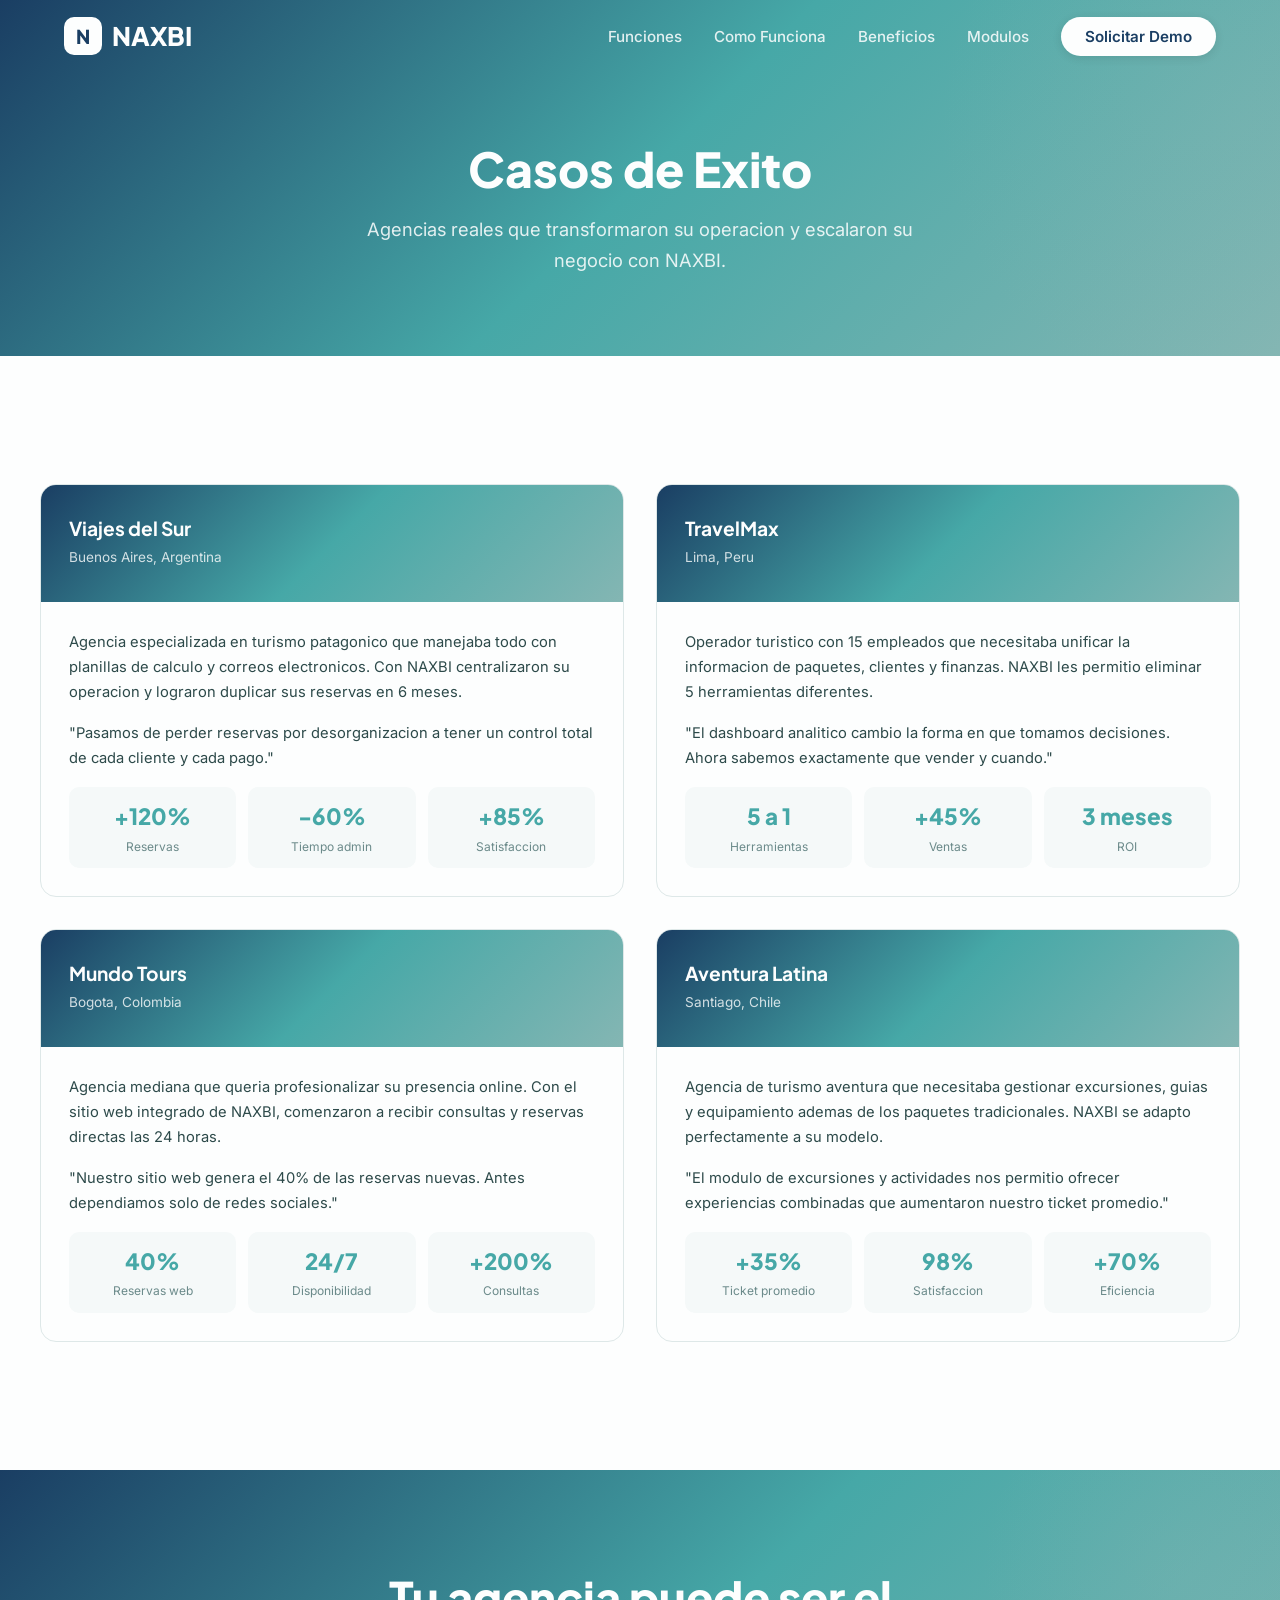
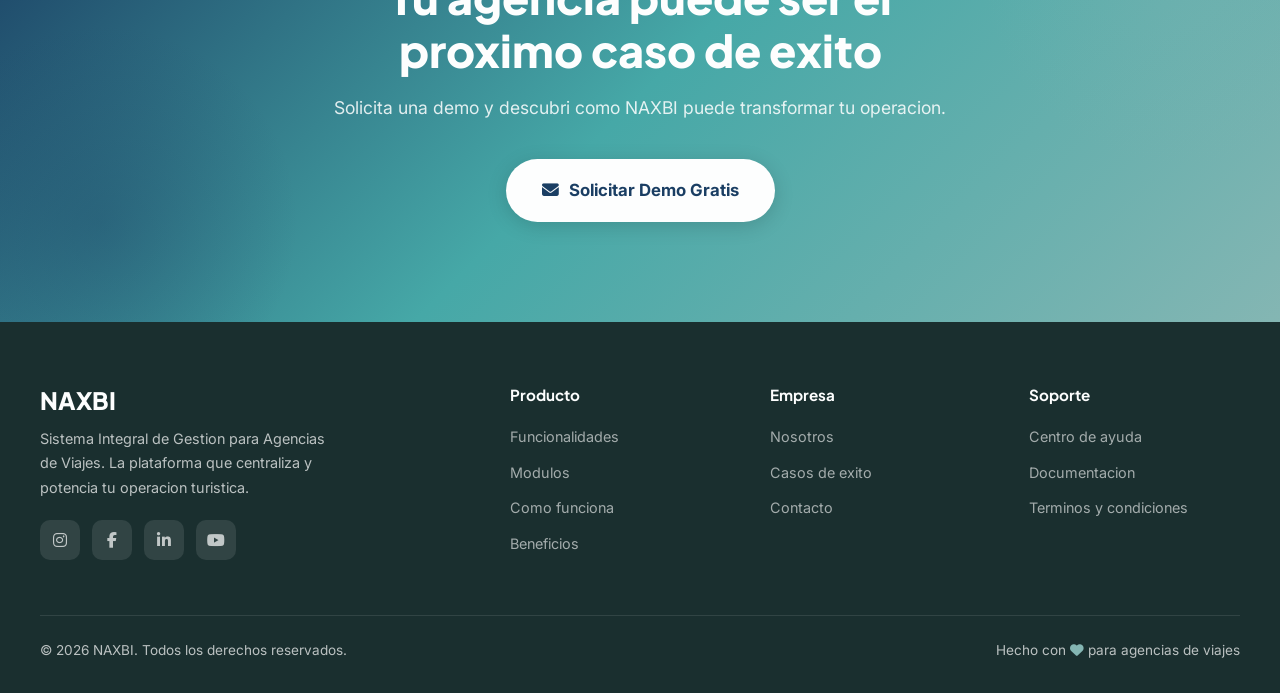
==== casos-de-exito.html @ f72a130c "Reestructurar landing NAXBI: separar HTML/CSS/JS, nueva paleta de colores y paginas internas - Separ" ====
<!DOCTYPE html>
<html lang="es">
<head>
    <meta charset="UTF-8">
    <meta name="viewport" content="width=device-width, initial-scale=1.0">
    <title>Casos de Exito - NAXBI</title>
    <meta name="description" content="Descubre como agencias de viajes transformaron su operacion con NAXBI. Resultados reales de clientes reales.">
    <link rel="preconnect" href="https://fonts.googleapis.com">
    <link rel="preconnect" href="https://fonts.gstatic.com" crossorigin>
    <link href="https://fonts.googleapis.com/css2?family=Inter:wght@300;400;500;600;700;800;900&family=Plus+Jakarta+Sans:wght@400;500;600;700;800&display=swap" rel="stylesheet">
    <link rel="stylesheet" href="https://cdnjs.cloudflare.com/ajax/libs/font-awesome/6.5.1/css/all.min.css">
    <link rel="stylesheet" href="css/styles.css">
</head>
<body>

    <!-- ========== NAVBAR ========== -->
    <nav class="navbar scrolled" id="navbar">
        <div class="nav-container">
            <a href="index.html" class="nav-logo">
                <div class="nav-logo-icon">N</div>
                NAXBI
            </a>
            <ul class="nav-links" id="navLinks">
                <li><a href="index.html#features">Funciones</a></li>
                <li><a href="index.html#how">Como Funciona</a></li>
                <li><a href="index.html#benefits">Beneficios</a></li>
                <li><a href="index.html#modules">Modulos</a></li>
                <li><a href="contacto.html" class="nav-cta">Solicitar Demo</a></li>
            </ul>
            <button class="mobile-toggle" id="mobileToggle" aria-label="Menu">
                <i class="fas fa-bars"></i>
            </button>
        </div>
    </nav>

    <!-- ========== PAGE HERO ========== -->
    <section class="page-hero">
        <h1>Casos de Exito</h1>
        <p>Agencias reales que transformaron su operacion y escalaron su negocio con NAXBI.</p>
    </section>

    <!-- ========== CONTENT ========== -->
    <section class="page-content">
        <div class="section-container">
            <div class="cases-grid reveal">
                <div class="case-card">
                    <div class="case-card-header">
                        <h3>Viajes del Sur</h3>
                        <span>Buenos Aires, Argentina</span>
                    </div>
                    <div class="case-card-body">
                        <p>Agencia especializada en turismo patagonico que manejaba todo con planillas de calculo y correos electronicos. Con NAXBI centralizaron su operacion y lograron duplicar sus reservas en 6 meses.</p>
                        <p>"Pasamos de perder reservas por desorganizacion a tener un control total de cada cliente y cada pago."</p>
                        <div class="case-stats">
                            <div class="case-stat">
                                <div class="case-stat-value">+120%</div>
                                <div class="case-stat-label">Reservas</div>
                            </div>
                            <div class="case-stat">
                                <div class="case-stat-value">-60%</div>
                                <div class="case-stat-label">Tiempo admin</div>
                            </div>
                            <div class="case-stat">
                                <div class="case-stat-value">+85%</div>
                                <div class="case-stat-label">Satisfaccion</div>
                            </div>
                        </div>
                    </div>
                </div>

                <div class="case-card">
                    <div class="case-card-header">
                        <h3>TravelMax</h3>
                        <span>Lima, Peru</span>
                    </div>
                    <div class="case-card-body">
                        <p>Operador turistico con 15 empleados que necesitaba unificar la informacion de paquetes, clientes y finanzas. NAXBI les permitio eliminar 5 herramientas diferentes.</p>
                        <p>"El dashboard analitico cambio la forma en que tomamos decisiones. Ahora sabemos exactamente que vender y cuando."</p>
                        <div class="case-stats">
                            <div class="case-stat">
                                <div class="case-stat-value">5 a 1</div>
                                <div class="case-stat-label">Herramientas</div>
                            </div>
                            <div class="case-stat">
                                <div class="case-stat-value">+45%</div>
                                <div class="case-stat-label">Ventas</div>
                            </div>
                            <div class="case-stat">
                                <div class="case-stat-value">3 meses</div>
                                <div class="case-stat-label">ROI</div>
                            </div>
                        </div>
                    </div>
                </div>

                <div class="case-card">
                    <div class="case-card-header">
                        <h3>Mundo Tours</h3>
                        <span>Bogota, Colombia</span>
                    </div>
                    <div class="case-card-body">
                        <p>Agencia mediana que queria profesionalizar su presencia online. Con el sitio web integrado de NAXBI, comenzaron a recibir consultas y reservas directas las 24 horas.</p>
                        <p>"Nuestro sitio web genera el 40% de las reservas nuevas. Antes dependiamos solo de redes sociales."</p>
                        <div class="case-stats">
                            <div class="case-stat">
                                <div class="case-stat-value">40%</div>
                                <div class="case-stat-label">Reservas web</div>
                            </div>
                            <div class="case-stat">
                                <div class="case-stat-value">24/7</div>
                                <div class="case-stat-label">Disponibilidad</div>
                            </div>
                            <div class="case-stat">
                                <div class="case-stat-value">+200%</div>
                                <div class="case-stat-label">Consultas</div>
                            </div>
                        </div>
                    </div>
                </div>

                <div class="case-card">
                    <div class="case-card-header">
                        <h3>Aventura Latina</h3>
                        <span>Santiago, Chile</span>
                    </div>
                    <div class="case-card-body">
                        <p>Agencia de turismo aventura que necesitaba gestionar excursiones, guias y equipamiento ademas de los paquetes tradicionales. NAXBI se adapto perfectamente a su modelo.</p>
                        <p>"El modulo de excursiones y actividades nos permitio ofrecer experiencias combinadas que aumentaron nuestro ticket promedio."</p>
                        <div class="case-stats">
                            <div class="case-stat">
                                <div class="case-stat-value">+35%</div>
                                <div class="case-stat-label">Ticket promedio</div>
                            </div>
                            <div class="case-stat">
                                <div class="case-stat-value">98%</div>
                                <div class="case-stat-label">Satisfaccion</div>
                            </div>
                            <div class="case-stat">
                                <div class="case-stat-value">+70%</div>
                                <div class="case-stat-label">Eficiencia</div>
                            </div>
                        </div>
                    </div>
                </div>
            </div>
        </div>
    </section>

    <!-- ========== CTA ========== -->
    <section class="cta-section">
        <div class="cta-content reveal">
            <h2>Tu agencia puede ser el proximo caso de exito</h2>
            <p>Solicita una demo y descubri como NAXBI puede transformar tu operacion.</p>
            <div class="cta-buttons">
                <a href="contacto.html" class="btn-cta-primary">
                    <i class="fas fa-envelope"></i>
                    Solicitar Demo Gratis
                </a>
            </div>
        </div>
    </section>

    <!-- ========== FOOTER ========== -->
    <footer class="footer">
        <div class="footer-container">
            <div class="footer-grid">
                <div class="footer-brand">
                    <h3>NAXBI</h3>
                    <p>Sistema Integral de Gestion para Agencias de Viajes. La plataforma que centraliza y potencia tu operacion turistica.</p>
                    <div class="footer-social">
                        <a href="#" aria-label="Instagram"><i class="fab fa-instagram"></i></a>
                        <a href="#" aria-label="Facebook"><i class="fab fa-facebook-f"></i></a>
                        <a href="#" aria-label="LinkedIn"><i class="fab fa-linkedin-in"></i></a>
                        <a href="#" aria-label="YouTube"><i class="fab fa-youtube"></i></a>
                    </div>
                </div>
                <div class="footer-col">
                    <h4>Producto</h4>
                    <ul>
                        <li><a href="index.html#features">Funcionalidades</a></li>
                        <li><a href="index.html#modules">Modulos</a></li>
                        <li><a href="index.html#how">Como funciona</a></li>
                        <li><a href="index.html#benefits">Beneficios</a></li>
                    </ul>
                </div>
                <div class="footer-col">
                    <h4>Empresa</h4>
                    <ul>
                        <li><a href="nosotros.html">Nosotros</a></li>
                        <li><a href="casos-de-exito.html">Casos de exito</a></li>
                        <li><a href="contacto.html">Contacto</a></li>
                    </ul>
                </div>
                <div class="footer-col">
                    <h4>Soporte</h4>
                    <ul>
                        <li><a href="centro-de-ayuda.html">Centro de ayuda</a></li>
                        <li><a href="documentacion.html">Documentacion</a></li>
                        <li><a href="terminos-y-condiciones.html">Terminos y condiciones</a></li>
                    </ul>
                </div>
            </div>
            <div class="footer-bottom">
                <span>&copy; 2026 NAXBI. Todos los derechos reservados.</span>
                <span>Hecho con <i class="fas fa-heart" style="color: var(--primary-light);"></i> para agencias de viajes</span>
            </div>
        </div>
    </footer>

    <script src="js/main.js"></script>
</body>
</html>
---- css/styles.css ----
/* ============ VARIABLES ============ */
:root {
    --primary: #46A8A7;
    --primary-dark: #1A3E63;
    --primary-light: #84B6B3;
    --primary-lighter: #BFE3E3;
    --white: #FDFEFE;
    --off-white: #F5F9F9;
    --gray-50: #EFF4F4;
    --gray-100: #DEE8E8;
    --gray-200: #C2D4D4;
    --gray-500: #6B8A8A;
    --gray-700: #2D4A4A;
    --gray-900: #1A2F2F;
    --gradient-main: linear-gradient(135deg, var(--primary-dark), var(--primary), var(--primary-light));
    --gradient-soft: linear-gradient(135deg, var(--primary-dark), var(--primary));
    --gradient-accent: linear-gradient(135deg, var(--primary), var(--primary-light));
    --shadow-sm: 0 1px 3px rgba(26, 62, 99, 0.08);
    --shadow-md: 0 4px 20px rgba(26, 62, 99, 0.1);
    --shadow-lg: 0 8px 40px rgba(26, 62, 99, 0.12);
    --shadow-xl: 0 16px 60px rgba(26, 62, 99, 0.15);
    --radius: 16px;
    --radius-sm: 10px;
    --radius-lg: 24px;
}

* { margin: 0; padding: 0; box-sizing: border-box; }

html {
    scroll-behavior: smooth;
    scroll-padding-top: 80px;
}

body {
    font-family: 'Inter', -apple-system, BlinkMacSystemFont, sans-serif;
    color: var(--gray-900);
    background: var(--white);
    line-height: 1.6;
    overflow-x: hidden;
}

h1, h2, h3, h4, h5, h6 {
    font-family: 'Plus Jakarta Sans', 'Inter', sans-serif;
    line-height: 1.2;
}

/* ============ NAVBAR ============ */
.navbar {
    position: fixed;
    top: 0;
    left: 0;
    right: 0;
    z-index: 1000;
    padding: 16px 0;
    transition: all 0.4s cubic-bezier(0.4, 0, 0.2, 1);
}

.navbar.scrolled {
    background: rgba(253, 254, 254, 0.92);
    backdrop-filter: blur(20px);
    -webkit-backdrop-filter: blur(20px);
    box-shadow: 0 1px 20px rgba(26, 62, 99, 0.08);
    padding: 10px 0;
}

.nav-container {
    max-width: 1200px;
    margin: 0 auto;
    padding: 0 24px;
    display: flex;
    align-items: center;
    justify-content: space-between;
}

.nav-logo {
    display: flex;
    align-items: center;
    gap: 10px;
    text-decoration: none;
    font-family: 'Plus Jakarta Sans', sans-serif;
    font-weight: 800;
    font-size: 1.6rem;
    color: var(--white);
    transition: color 0.3s;
}

.navbar.scrolled .nav-logo { color: var(--primary-dark); }

.nav-logo-icon {
    width: 38px;
    height: 38px;
    background: var(--white);
    border-radius: 10px;
    display: flex;
    align-items: center;
    justify-content: center;
    font-size: 1.2rem;
    color: var(--primary-dark);
    font-weight: 900;
}

.navbar.scrolled .nav-logo-icon {
    background: var(--gradient-main);
    color: var(--white);
}

.nav-links {
    display: flex;
    align-items: center;
    gap: 32px;
    list-style: none;
}

.nav-links a {
    text-decoration: none;
    color: rgba(255, 255, 255, 0.85);
    font-weight: 500;
    font-size: 0.95rem;
    transition: color 0.3s;
    position: relative;
}

.nav-links a::after {
    content: '';
    position: absolute;
    bottom: -4px;
    left: 0;
    width: 0;
    height: 2px;
    background: var(--primary-light);
    transition: width 0.3s;
}

.nav-links a:hover::after { width: 100%; }

.navbar.scrolled .nav-links a { color: var(--gray-700); }
.navbar.scrolled .nav-links a:hover { color: var(--primary); }

.nav-cta {
    padding: 10px 24px;
    background: var(--white) !important;
    color: var(--primary-dark) !important;
    border-radius: 50px;
    font-weight: 600 !important;
    font-size: 0.9rem;
    transition: all 0.3s !important;
    box-shadow: 0 2px 10px rgba(0,0,0,0.1);
}

.nav-cta:hover {
    transform: translateY(-2px);
    box-shadow: 0 4px 20px rgba(0,0,0,0.15);
}

.navbar.scrolled .nav-cta {
    background: var(--gradient-main) !important;
    color: var(--white) !important;
}

.nav-cta::after { display: none !important; }

.mobile-toggle {
    display: none;
    background: none;
    border: none;
    font-size: 1.5rem;
    color: var(--white);
    cursor: pointer;
}

.navbar.scrolled .mobile-toggle { color: var(--primary-dark); }

/* ============ HERO ============ */
.hero {
    min-height: 100vh;
    background: var(--gradient-main);
    display: flex;
    align-items: center;
    position: relative;
    overflow: hidden;
    padding: 120px 24px 80px;
}

.hero::before {
    content: '';
    position: absolute;
    top: -50%;
    right: -20%;
    width: 800px;
    height: 800px;
    background: radial-gradient(circle, rgba(132, 182, 179, 0.2) 0%, transparent 70%);
    border-radius: 50%;
    animation: float 8s ease-in-out infinite;
}

.hero::after {
    content: '';
    position: absolute;
    bottom: -30%;
    left: -10%;
    width: 600px;
    height: 600px;
    background: radial-gradient(circle, rgba(26, 62, 99, 0.3) 0%, transparent 70%);
    border-radius: 50%;
    animation: float 10s ease-in-out infinite reverse;
}

@keyframes float {
    0%, 100% { transform: translateY(0) scale(1); }
    50% { transform: translateY(-40px) scale(1.05); }
}

.hero-content {
    max-width: 1200px;
    margin: 0 auto;
    display: grid;
    grid-template-columns: 1fr 1fr;
    gap: 60px;
    align-items: center;
    position: relative;
    z-index: 2;
}

.hero-text { animation: fadeInUp 1s ease-out; }

.hero-badge {
    display: inline-flex;
    align-items: center;
    gap: 8px;
    padding: 8px 18px;
    background: rgba(255,255,255,0.15);
    backdrop-filter: blur(10px);
    border-radius: 50px;
    color: var(--white);
    font-size: 0.85rem;
    font-weight: 500;
    margin-bottom: 24px;
    border: 1px solid rgba(255,255,255,0.2);
}

.hero-badge i { color: var(--primary-lighter); }

.hero h1 {
    font-size: clamp(2.5rem, 5vw, 3.8rem);
    font-weight: 800;
    color: var(--white);
    margin-bottom: 20px;
    letter-spacing: -0.02em;
}

.hero h1 span {
    display: block;
    background: linear-gradient(90deg, var(--primary-lighter), #BFE3E3);
    -webkit-background-clip: text;
    -webkit-text-fill-color: transparent;
    background-clip: text;
}

.hero-description {
    font-size: 1.15rem;
    color: rgba(255,255,255,0.85);
    margin-bottom: 36px;
    max-width: 520px;
    line-height: 1.7;
}

.hero-buttons {
    display: flex;
    gap: 16px;
    flex-wrap: wrap;
}

.btn-primary {
    display: inline-flex;
    align-items: center;
    gap: 10px;
    padding: 16px 32px;
    background: var(--white);
    color: var(--primary-dark);
    border-radius: 50px;
    font-weight: 700;
    font-size: 1rem;
    text-decoration: none;
    transition: all 0.3s;
    box-shadow: 0 4px 20px rgba(0,0,0,0.15);
    border: none;
    cursor: pointer;
}

.btn-primary:hover {
    transform: translateY(-3px);
    box-shadow: 0 8px 30px rgba(0,0,0,0.2);
}

.btn-secondary {
    display: inline-flex;
    align-items: center;
    gap: 10px;
    padding: 16px 32px;
    background: transparent;
    color: var(--white);
    border: 2px solid rgba(255,255,255,0.4);
    border-radius: 50px;
    font-weight: 600;
    font-size: 1rem;
    text-decoration: none;
    transition: all 0.3s;
    cursor: pointer;
}

.btn-secondary:hover {
    background: rgba(255,255,255,0.1);
    border-color: var(--white);
    transform: translateY(-3px);
}

.hero-visual {
    display: flex;
    justify-content: center;
    animation: fadeInRight 1s ease-out 0.3s both;
}

.hero-mockup {
    width: 100%;
    max-width: 520px;
    background: rgba(255,255,255,0.1);
    backdrop-filter: blur(20px);
    border: 1px solid rgba(255,255,255,0.2);
    border-radius: var(--radius-lg);
    padding: 24px;
    box-shadow: 0 20px 60px rgba(0,0,0,0.2);
}

.mockup-header {
    display: flex;
    align-items: center;
    gap: 8px;
    margin-bottom: 20px;
    padding-bottom: 16px;
    border-bottom: 1px solid rgba(255,255,255,0.15);
}

.mockup-dot {
    width: 10px;
    height: 10px;
    border-radius: 50%;
    background: rgba(255,255,255,0.3);
}

.mockup-dot:nth-child(1) { background: #FF6B6B; }
.mockup-dot:nth-child(2) { background: #FFE66D; }
.mockup-dot:nth-child(3) { background: var(--primary-light); }

.mockup-stats {
    display: grid;
    grid-template-columns: 1fr 1fr;
    gap: 12px;
}

.mockup-stat {
    background: rgba(255,255,255,0.12);
    border-radius: var(--radius-sm);
    padding: 16px;
    text-align: center;
}

.mockup-stat-value {
    font-size: 1.8rem;
    font-weight: 800;
    color: var(--white);
}

.mockup-stat-label {
    font-size: 0.75rem;
    color: rgba(255,255,255,0.7);
    margin-top: 4px;
}

.mockup-chart {
    margin-top: 12px;
    background: rgba(255,255,255,0.08);
    border-radius: var(--radius-sm);
    padding: 16px;
    display: flex;
    align-items: flex-end;
    gap: 8px;
    height: 120px;
}

.chart-bar {
    flex: 1;
    background: var(--gradient-accent);
    border-radius: 6px 6px 0 0;
    opacity: 0.7;
    animation: growBar 1.5s ease-out forwards;
    transform-origin: bottom;
}

@keyframes growBar {
    from { transform: scaleY(0); }
    to { transform: scaleY(1); }
}

/* ============ STATS BAR ============ */
.stats-bar {
    background: var(--white);
    padding: 40px 24px;
    margin-top: -40px;
    position: relative;
    z-index: 10;
}

.stats-container {
    max-width: 1000px;
    margin: 0 auto;
    background: var(--white);
    border-radius: var(--radius-lg);
    box-shadow: var(--shadow-xl);
    padding: 32px 40px;
    display: grid;
    grid-template-columns: repeat(4, 1fr);
    gap: 32px;
}

.stat-item {
    text-align: center;
    position: relative;
}

.stat-item:not(:last-child)::after {
    content: '';
    position: absolute;
    right: -16px;
    top: 10%;
    height: 80%;
    width: 1px;
    background: var(--gray-100);
}

.stat-number {
    font-family: 'Plus Jakarta Sans', sans-serif;
    font-size: 2.2rem;
    font-weight: 800;
    background: var(--gradient-main);
    -webkit-background-clip: text;
    -webkit-text-fill-color: transparent;
    background-clip: text;
}

.stat-label {
    font-size: 0.85rem;
    color: var(--gray-500);
    margin-top: 4px;
}

/* ============ SECTIONS COMMON ============ */
.section {
    padding: 100px 24px;
}

.section-container {
    max-width: 1200px;
    margin: 0 auto;
}

.section-header {
    text-align: center;
    max-width: 650px;
    margin: 0 auto 64px;
}

.section-label {
    display: inline-flex;
    align-items: center;
    gap: 8px;
    padding: 6px 16px;
    background: rgba(70, 168, 167, 0.08);
    color: var(--primary);
    border-radius: 50px;
    font-size: 0.85rem;
    font-weight: 600;
    margin-bottom: 16px;
    text-transform: uppercase;
    letter-spacing: 0.05em;
}

.section-title {
    font-size: clamp(2rem, 3.5vw, 2.8rem);
    font-weight: 800;
    color: var(--gray-900);
    margin-bottom: 16px;
    letter-spacing: -0.02em;
}

.section-subtitle {
    font-size: 1.1rem;
    color: var(--gray-500);
    line-height: 1.7;
}

/* ============ FEATURES ============ */
.features-grid {
    display: grid;
    grid-template-columns: repeat(3, 1fr);
    gap: 24px;
}

.feature-card {
    background: var(--white);
    border: 1px solid var(--gray-100);
    border-radius: var(--radius);
    padding: 36px 28px;
    transition: all 0.4s cubic-bezier(0.4, 0, 0.2, 1);
    position: relative;
    overflow: hidden;
}

.feature-card::before {
    content: '';
    position: absolute;
    top: 0;
    left: 0;
    right: 0;
    height: 3px;
    background: var(--gradient-main);
    transform: scaleX(0);
    transition: transform 0.4s;
}

.feature-card:hover {
    transform: translateY(-6px);
    box-shadow: var(--shadow-lg);
    border-color: transparent;
}

.feature-card:hover::before { transform: scaleX(1); }

.feature-icon {
    width: 56px;
    height: 56px;
    border-radius: 14px;
    display: flex;
    align-items: center;
    justify-content: center;
    font-size: 1.4rem;
    margin-bottom: 20px;
    background: rgba(70, 168, 167, 0.08);
    color: var(--primary);
    transition: all 0.3s;
}

.feature-card:hover .feature-icon {
    background: var(--gradient-main);
    color: var(--white);
}

.feature-card h3 {
    font-size: 1.15rem;
    font-weight: 700;
    margin-bottom: 10px;
    color: var(--gray-900);
}

.feature-card p {
    font-size: 0.92rem;
    color: var(--gray-500);
    line-height: 1.6;
}

/* ============ HOW IT WORKS ============ */
.how-section { background: var(--off-white); }

.steps-grid {
    display: grid;
    grid-template-columns: repeat(3, 1fr);
    gap: 40px;
    position: relative;
}

.steps-grid::before {
    content: '';
    position: absolute;
    top: 50px;
    left: 15%;
    right: 15%;
    height: 2px;
    background: var(--gradient-main);
    opacity: 0.2;
}

.step-card {
    text-align: center;
    position: relative;
}

.step-number {
    width: 72px;
    height: 72px;
    border-radius: 50%;
    background: var(--gradient-main);
    color: var(--white);
    font-family: 'Plus Jakarta Sans', sans-serif;
    font-size: 1.5rem;
    font-weight: 800;
    display: flex;
    align-items: center;
    justify-content: center;
    margin: 0 auto 24px;
    position: relative;
    z-index: 2;
    box-shadow: 0 8px 25px rgba(70, 168, 167, 0.3);
}

.step-card h3 {
    font-size: 1.2rem;
    font-weight: 700;
    margin-bottom: 10px;
    color: var(--gray-900);
}

.step-card p {
    font-size: 0.92rem;
    color: var(--gray-500);
    line-height: 1.6;
    max-width: 280px;
    margin: 0 auto;
}

/* ============ BENEFITS ============ */
.benefits-layout {
    display: grid;
    grid-template-columns: 1fr 1fr;
    gap: 60px;
    align-items: center;
}

.benefits-image {
    background: var(--gradient-main);
    border-radius: var(--radius-lg);
    padding: 40px;
    position: relative;
    overflow: hidden;
    min-height: 450px;
    display: flex;
    align-items: center;
    justify-content: center;
}

.benefits-image::before {
    content: '';
    position: absolute;
    top: -50%;
    right: -50%;
    width: 400px;
    height: 400px;
    background: radial-gradient(circle, rgba(132, 182, 179, 0.3) 0%, transparent 70%);
    border-radius: 50%;
}

.benefits-dashboard {
    position: relative;
    z-index: 2;
    width: 100%;
}

.benefits-card-float {
    background: rgba(255,255,255,0.15);
    backdrop-filter: blur(10px);
    border: 1px solid rgba(255,255,255,0.2);
    border-radius: var(--radius);
    padding: 20px;
    margin-bottom: 16px;
    display: flex;
    align-items: center;
    gap: 16px;
    animation: slideInFloat 0.6s ease-out forwards;
    opacity: 0;
}

.benefits-card-float:nth-child(1) { animation-delay: 0.2s; }
.benefits-card-float:nth-child(2) { animation-delay: 0.4s; }
.benefits-card-float:nth-child(3) { animation-delay: 0.6s; }
.benefits-card-float:nth-child(4) { animation-delay: 0.8s; }

@keyframes slideInFloat {
    from { opacity: 0; transform: translateX(-20px); }
    to { opacity: 1; transform: translateX(0); }
}

.float-icon {
    width: 44px;
    height: 44px;
    min-width: 44px;
    background: rgba(255,255,255,0.2);
    border-radius: 10px;
    display: flex;
    align-items: center;
    justify-content: center;
    font-size: 1.1rem;
    color: var(--white);
}

.float-text {
    color: var(--white);
}

.float-text h4 {
    font-size: 0.95rem;
    font-weight: 600;
    margin-bottom: 2px;
}

.float-text p {
    font-size: 0.8rem;
    opacity: 0.75;
}

.benefits-list { list-style: none; }

.benefit-item {
    display: flex;
    gap: 16px;
    margin-bottom: 28px;
    align-items: flex-start;
}

.benefit-check {
    width: 28px;
    height: 28px;
    min-width: 28px;
    background: rgba(70, 168, 167, 0.1);
    color: var(--primary);
    border-radius: 50%;
    display: flex;
    align-items: center;
    justify-content: center;
    font-size: 0.8rem;
    margin-top: 2px;
}

.benefit-item h4 {
    font-size: 1.05rem;
    font-weight: 700;
    margin-bottom: 4px;
    color: var(--gray-900);
}

.benefit-item p {
    font-size: 0.9rem;
    color: var(--gray-500);
    line-height: 1.6;
}

/* ============ MODULES ============ */
.modules-section { background: var(--off-white); }

.modules-grid {
    display: grid;
    grid-template-columns: repeat(2, 1fr);
    gap: 24px;
}

.module-card {
    background: var(--white);
    border-radius: var(--radius);
    padding: 32px;
    display: flex;
    gap: 20px;
    align-items: flex-start;
    transition: all 0.3s;
    border: 1px solid var(--gray-100);
}

.module-card:hover {
    box-shadow: var(--shadow-md);
    transform: translateY(-4px);
    border-color: transparent;
}

.module-icon {
    width: 50px;
    height: 50px;
    min-width: 50px;
    border-radius: 12px;
    background: var(--gradient-main);
    color: var(--white);
    display: flex;
    align-items: center;
    justify-content: center;
    font-size: 1.2rem;
}

.module-card h3 {
    font-size: 1.1rem;
    font-weight: 700;
    margin-bottom: 6px;
    color: var(--gray-900);
}

.module-card p {
    font-size: 0.88rem;
    color: var(--gray-500);
    line-height: 1.6;
}

/* ============ TESTIMONIALS ============ */
.testimonials-grid {
    display: grid;
    grid-template-columns: repeat(3, 1fr);
    gap: 24px;
}

.testimonial-card {
    background: var(--white);
    border: 1px solid var(--gray-100);
    border-radius: var(--radius);
    padding: 32px;
    transition: all 0.3s;
}

.testimonial-card:hover {
    box-shadow: var(--shadow-md);
    transform: translateY(-4px);
}

.testimonial-stars {
    color: #F5A623;
    font-size: 0.9rem;
    margin-bottom: 16px;
    letter-spacing: 2px;
}

.testimonial-card blockquote {
    font-size: 0.95rem;
    color: var(--gray-700);
    line-height: 1.7;
    margin-bottom: 20px;
    font-style: italic;
}

.testimonial-author {
    display: flex;
    align-items: center;
    gap: 12px;
}

.testimonial-avatar {
    width: 44px;
    height: 44px;
    border-radius: 50%;
    background: var(--gradient-main);
    color: var(--white);
    display: flex;
    align-items: center;
    justify-content: center;
    font-weight: 700;
    font-size: 1rem;
}

.testimonial-name {
    font-weight: 600;
    font-size: 0.95rem;
    color: var(--gray-900);
}

.testimonial-role {
    font-size: 0.8rem;
    color: var(--gray-500);
}

/* ============ CTA ============ */
.cta-section {
    background: var(--gradient-main);
    padding: 100px 24px;
    text-align: center;
    position: relative;
    overflow: hidden;
}

.cta-section::before {
    content: '';
    position: absolute;
    top: -100px;
    right: -100px;
    width: 400px;
    height: 400px;
    background: radial-gradient(circle, rgba(132, 182, 179, 0.2) 0%, transparent 70%);
    border-radius: 50%;
}

.cta-section::after {
    content: '';
    position: absolute;
    bottom: -100px;
    left: -100px;
    width: 400px;
    height: 400px;
    background: radial-gradient(circle, rgba(26, 62, 99, 0.3) 0%, transparent 70%);
    border-radius: 50%;
}

.cta-content {
    max-width: 650px;
    margin: 0 auto;
    position: relative;
    z-index: 2;
}

.cta-section h2 {
    font-size: clamp(2rem, 4vw, 2.8rem);
    font-weight: 800;
    color: var(--white);
    margin-bottom: 16px;
}

.cta-section p {
    font-size: 1.1rem;
    color: rgba(255,255,255,0.85);
    margin-bottom: 36px;
    line-height: 1.7;
}

.cta-buttons {
    display: flex;
    gap: 16px;
    justify-content: center;
    flex-wrap: wrap;
}

.btn-cta-primary {
    display: inline-flex;
    align-items: center;
    gap: 10px;
    padding: 18px 36px;
    background: var(--white);
    color: var(--primary-dark);
    border-radius: 50px;
    font-weight: 700;
    font-size: 1.05rem;
    text-decoration: none;
    transition: all 0.3s;
    box-shadow: 0 4px 20px rgba(0,0,0,0.15);
    border: none;
    cursor: pointer;
}

.btn-cta-primary:hover {
    transform: translateY(-3px);
    box-shadow: 0 8px 30px rgba(0,0,0,0.2);
}

.btn-cta-secondary {
    display: inline-flex;
    align-items: center;
    gap: 10px;
    padding: 18px 36px;
    background: transparent;
    color: var(--white);
    border: 2px solid rgba(255,255,255,0.4);
    border-radius: 50px;
    font-weight: 600;
    font-size: 1.05rem;
    text-decoration: none;
    transition: all 0.3s;
    cursor: pointer;
}

.btn-cta-secondary:hover {
    background: rgba(255,255,255,0.1);
    border-color: var(--white);
}

/* ============ FOOTER ============ */
.footer {
    background: var(--gray-900);
    padding: 64px 24px 32px;
    color: rgba(255,255,255,0.7);
}

.footer-container {
    max-width: 1200px;
    margin: 0 auto;
}

.footer-grid {
    display: grid;
    grid-template-columns: 2fr 1fr 1fr 1fr;
    gap: 48px;
    margin-bottom: 48px;
}

.footer-brand h3 {
    font-family: 'Plus Jakarta Sans', sans-serif;
    font-size: 1.5rem;
    font-weight: 800;
    color: var(--white);
    margin-bottom: 12px;
}

.footer-brand p {
    font-size: 0.9rem;
    line-height: 1.7;
    max-width: 300px;
}

.footer-social {
    display: flex;
    gap: 12px;
    margin-top: 20px;
}

.footer-social a {
    width: 40px;
    height: 40px;
    border-radius: 10px;
    background: rgba(255,255,255,0.1);
    color: rgba(255,255,255,0.7);
    display: flex;
    align-items: center;
    justify-content: center;
    text-decoration: none;
    transition: all 0.3s;
}

.footer-social a:hover {
    background: var(--primary);
    color: var(--white);
}

.footer-col h4 {
    font-size: 0.95rem;
    font-weight: 700;
    color: var(--white);
    margin-bottom: 20px;
}

.footer-col ul {
    list-style: none;
}

.footer-col li {
    margin-bottom: 10px;
}

.footer-col a {
    color: rgba(255,255,255,0.6);
    text-decoration: none;
    font-size: 0.9rem;
    transition: color 0.3s;
}

.footer-col a:hover { color: var(--primary-light); }

.footer-bottom {
    border-top: 1px solid rgba(255,255,255,0.1);
    padding-top: 24px;
    display: flex;
    justify-content: space-between;
    align-items: center;
    font-size: 0.85rem;
}

.footer-bottom a {
    color: var(--primary-light);
    text-decoration: none;
}

/* ============ ANIMATIONS ============ */
@keyframes fadeInUp {
    from { opacity: 0; transform: translateY(30px); }
    to { opacity: 1; transform: translateY(0); }
}

@keyframes fadeInRight {
    from { opacity: 0; transform: translateX(30px); }
    to { opacity: 1; transform: translateX(0); }
}

.reveal {
    opacity: 0;
    transform: translateY(30px);
    transition: all 0.8s cubic-bezier(0.4, 0, 0.2, 1);
}

.reveal.active {
    opacity: 1;
    transform: translateY(0);
}

/* ============ INNER PAGES COMMON ============ */
.page-hero {
    background: var(--gradient-main);
    padding: 140px 24px 80px;
    text-align: center;
    position: relative;
    overflow: hidden;
}

.page-hero::before {
    content: '';
    position: absolute;
    top: -50%;
    right: -20%;
    width: 600px;
    height: 600px;
    background: radial-gradient(circle, rgba(132, 182, 179, 0.2) 0%, transparent 70%);
    border-radius: 50%;
}

.page-hero h1 {
    font-size: clamp(2rem, 4vw, 3rem);
    font-weight: 800;
    color: var(--white);
    margin-bottom: 16px;
    position: relative;
    z-index: 2;
}

.page-hero p {
    font-size: 1.15rem;
    color: rgba(255,255,255,0.85);
    max-width: 600px;
    margin: 0 auto;
    line-height: 1.7;
    position: relative;
    z-index: 2;
}

.page-content {
    padding: 80px 24px;
}

.page-container {
    max-width: 900px;
    margin: 0 auto;
}

.page-container h2 {
    font-size: 1.6rem;
    font-weight: 700;
    color: var(--gray-900);
    margin: 40px 0 16px;
}

.page-container h2:first-child {
    margin-top: 0;
}

.page-container p {
    font-size: 1rem;
    color: var(--gray-700);
    line-height: 1.8;
    margin-bottom: 16px;
}

.page-container ul, .page-container ol {
    margin: 0 0 16px 24px;
    color: var(--gray-700);
    line-height: 1.8;
}

/* ============ ABOUT PAGE ============ */
.about-values {
    display: grid;
    grid-template-columns: repeat(3, 1fr);
    gap: 24px;
    margin: 48px 0;
}

.about-value-card {
    background: var(--white);
    border: 1px solid var(--gray-100);
    border-radius: var(--radius);
    padding: 32px 24px;
    text-align: center;
    transition: all 0.3s;
}

.about-value-card:hover {
    box-shadow: var(--shadow-md);
    transform: translateY(-4px);
}

.about-value-icon {
    width: 56px;
    height: 56px;
    border-radius: 14px;
    background: rgba(70, 168, 167, 0.08);
    color: var(--primary);
    display: flex;
    align-items: center;
    justify-content: center;
    font-size: 1.4rem;
    margin: 0 auto 16px;
}

.about-value-card h3 {
    font-size: 1.1rem;
    font-weight: 700;
    color: var(--gray-900);
    margin-bottom: 8px;
}

.about-value-card p {
    font-size: 0.9rem;
    color: var(--gray-500);
}

/* ============ CASES PAGE ============ */
.cases-grid {
    display: grid;
    grid-template-columns: repeat(2, 1fr);
    gap: 32px;
    margin: 48px 0;
}

.case-card {
    background: var(--white);
    border: 1px solid var(--gray-100);
    border-radius: var(--radius);
    overflow: hidden;
    transition: all 0.3s;
}

.case-card:hover {
    box-shadow: var(--shadow-lg);
    transform: translateY(-4px);
}

.case-card-header {
    background: var(--gradient-main);
    padding: 32px 28px;
    color: var(--white);
}

.case-card-header h3 {
    font-size: 1.2rem;
    font-weight: 700;
    margin-bottom: 4px;
}

.case-card-header span {
    font-size: 0.85rem;
    opacity: 0.8;
}

.case-card-body {
    padding: 28px;
}

.case-card-body p {
    font-size: 0.92rem;
    color: var(--gray-700);
    line-height: 1.7;
    margin-bottom: 16px;
}

.case-stats {
    display: grid;
    grid-template-columns: repeat(3, 1fr);
    gap: 12px;
    margin-top: 16px;
}

.case-stat {
    text-align: center;
    padding: 12px;
    background: var(--off-white);
    border-radius: var(--radius-sm);
}

.case-stat-value {
    font-family: 'Plus Jakarta Sans', sans-serif;
    font-size: 1.4rem;
    font-weight: 800;
    color: var(--primary);
}

.case-stat-label {
    font-size: 0.75rem;
    color: var(--gray-500);
    margin-top: 2px;
}

/* ============ CONTACT PAGE ============ */
.contact-layout {
    display: grid;
    grid-template-columns: 1fr 1fr;
    gap: 48px;
    margin: 48px 0;
}

.contact-info-card {
    display: flex;
    gap: 16px;
    align-items: flex-start;
    margin-bottom: 28px;
}

.contact-info-icon {
    width: 48px;
    height: 48px;
    min-width: 48px;
    border-radius: 12px;
    background: rgba(70, 168, 167, 0.08);
    color: var(--primary);
    display: flex;
    align-items: center;
    justify-content: center;
    font-size: 1.2rem;
}

.contact-info-card h4 {
    font-size: 1rem;
    font-weight: 700;
    color: var(--gray-900);
    margin-bottom: 4px;
}

.contact-info-card p {
    font-size: 0.9rem;
    color: var(--gray-500);
    margin-bottom: 0;
}

.contact-form {
    background: var(--white);
    border: 1px solid var(--gray-100);
    border-radius: var(--radius);
    padding: 36px;
}

.form-group {
    margin-bottom: 20px;
}

.form-group label {
    display: block;
    font-size: 0.9rem;
    font-weight: 600;
    color: var(--gray-900);
    margin-bottom: 6px;
}

.form-group input,
.form-group textarea,
.form-group select {
    width: 100%;
    padding: 12px 16px;
    border: 1px solid var(--gray-200);
    border-radius: var(--radius-sm);
    font-family: 'Inter', sans-serif;
    font-size: 0.95rem;
    color: var(--gray-900);
    transition: border-color 0.3s;
    background: var(--white);
}

.form-group input:focus,
.form-group textarea:focus,
.form-group select:focus {
    outline: none;
    border-color: var(--primary);
    box-shadow: 0 0 0 3px rgba(70, 168, 167, 0.1);
}

.form-group textarea {
    resize: vertical;
    min-height: 120px;
}

.btn-submit {
    display: inline-flex;
    align-items: center;
    gap: 10px;
    padding: 14px 32px;
    background: var(--gradient-main);
    color: var(--white);
    border: none;
    border-radius: 50px;
    font-weight: 700;
    font-size: 1rem;
    cursor: pointer;
    transition: all 0.3s;
    width: 100%;
    justify-content: center;
}

.btn-submit:hover {
    transform: translateY(-2px);
    box-shadow: 0 4px 20px rgba(70, 168, 167, 0.3);
}

/* ============ HELP CENTER PAGE ============ */
.help-search {
    max-width: 600px;
    margin: 0 auto 48px;
    position: relative;
}

.help-search input {
    width: 100%;
    padding: 16px 24px 16px 52px;
    border: 2px solid var(--gray-100);
    border-radius: 50px;
    font-size: 1rem;
    font-family: 'Inter', sans-serif;
    transition: border-color 0.3s;
}

.help-search input:focus {
    outline: none;
    border-color: var(--primary);
}

.help-search i {
    position: absolute;
    left: 20px;
    top: 50%;
    transform: translateY(-50%);
    color: var(--gray-500);
    font-size: 1.1rem;
}

.help-categories {
    display: grid;
    grid-template-columns: repeat(3, 1fr);
    gap: 24px;
    margin-bottom: 48px;
}

.help-category-card {
    background: var(--white);
    border: 1px solid var(--gray-100);
    border-radius: var(--radius);
    padding: 32px 24px;
    text-align: center;
    transition: all 0.3s;
    cursor: pointer;
}

.help-category-card:hover {
    box-shadow: var(--shadow-md);
    transform: translateY(-4px);
    border-color: var(--primary);
}

.help-category-icon {
    width: 56px;
    height: 56px;
    border-radius: 14px;
    background: rgba(70, 168, 167, 0.08);
    color: var(--primary);
    display: flex;
    align-items: center;
    justify-content: center;
    font-size: 1.4rem;
    margin: 0 auto 16px;
}

.help-category-card h3 {
    font-size: 1.05rem;
    font-weight: 700;
    color: var(--gray-900);
    margin-bottom: 8px;
}

.help-category-card p {
    font-size: 0.85rem;
    color: var(--gray-500);
}

.faq-section h2 {
    font-size: 1.6rem;
    font-weight: 700;
    color: var(--gray-900);
    margin-bottom: 24px;
    text-align: center;
}

.faq-item {
    background: var(--white);
    border: 1px solid var(--gray-100);
    border-radius: var(--radius-sm);
    margin-bottom: 12px;
    overflow: hidden;
}

.faq-question {
    width: 100%;
    padding: 20px 24px;
    background: none;
    border: none;
    font-family: 'Inter', sans-serif;
    font-size: 1rem;
    font-weight: 600;
    color: var(--gray-900);
    text-align: left;
    cursor: pointer;
    display: flex;
    justify-content: space-between;
    align-items: center;
    transition: color 0.3s;
}

.faq-question:hover {
    color: var(--primary);
}

.faq-question i {
    transition: transform 0.3s;
    color: var(--primary);
}

.faq-item.active .faq-question i {
    transform: rotate(180deg);
}

.faq-answer {
    max-height: 0;
    overflow: hidden;
    transition: max-height 0.3s ease;
}

.faq-answer p {
    padding: 0 24px 20px;
    font-size: 0.95rem;
    color: var(--gray-700);
    line-height: 1.7;
}

/* ============ DOCS PAGE ============ */
.docs-layout {
    display: grid;
    grid-template-columns: 250px 1fr;
    gap: 40px;
    margin: 48px 0;
}

.docs-sidebar {
    position: sticky;
    top: 100px;
    align-self: start;
}

.docs-sidebar h3 {
    font-size: 0.85rem;
    font-weight: 700;
    color: var(--gray-500);
    text-transform: uppercase;
    letter-spacing: 0.05em;
    margin-bottom: 16px;
}

.docs-sidebar ul {
    list-style: none;
    margin: 0;
    padding: 0;
}

.docs-sidebar li {
    margin-bottom: 4px;
}

.docs-sidebar a {
    display: block;
    padding: 8px 16px;
    color: var(--gray-700);
    text-decoration: none;
    font-size: 0.9rem;
    border-radius: var(--radius-sm);
    transition: all 0.2s;
}

.docs-sidebar a:hover,
.docs-sidebar a.active {
    background: rgba(70, 168, 167, 0.08);
    color: var(--primary);
    font-weight: 600;
}

.docs-content h2 {
    font-size: 1.5rem;
    margin: 32px 0 12px;
    padding-top: 16px;
    border-top: 1px solid var(--gray-100);
}

.docs-content h2:first-child {
    margin-top: 0;
    padding-top: 0;
    border-top: none;
}

.docs-content h3 {
    font-size: 1.15rem;
    margin: 24px 0 8px;
    color: var(--gray-900);
}

.docs-content p {
    margin-bottom: 12px;
}

.docs-content code {
    background: var(--off-white);
    padding: 2px 8px;
    border-radius: 4px;
    font-size: 0.88rem;
    color: var(--primary-dark);
}

.docs-content pre {
    background: var(--gray-900);
    color: var(--primary-lighter);
    padding: 20px 24px;
    border-radius: var(--radius-sm);
    overflow-x: auto;
    margin: 16px 0;
    font-size: 0.88rem;
    line-height: 1.6;
}

/* ============ RESPONSIVE ============ */
@media (max-width: 1024px) {
    .hero-content { grid-template-columns: 1fr; text-align: center; gap: 40px; }
    .hero-description { margin: 0 auto 36px; }
    .hero-buttons { justify-content: center; }
    .features-grid { grid-template-columns: repeat(2, 1fr); }
    .testimonials-grid { grid-template-columns: repeat(2, 1fr); }
    .benefits-layout { grid-template-columns: 1fr; gap: 40px; }
    .footer-grid { grid-template-columns: 1fr 1fr; gap: 32px; }
    .about-values { grid-template-columns: repeat(2, 1fr); }
    .cases-grid { grid-template-columns: 1fr; }
    .contact-layout { grid-template-columns: 1fr; }
    .help-categories { grid-template-columns: repeat(2, 1fr); }
    .docs-layout { grid-template-columns: 1fr; }
    .docs-sidebar { position: static; }
}

@media (max-width: 768px) {
    .nav-links { display: none; }
    .mobile-toggle { display: block; }

    .nav-links.active {
        display: flex;
        flex-direction: column;
        position: absolute;
        top: 100%;
        left: 0;
        right: 0;
        background: var(--white);
        padding: 24px;
        box-shadow: var(--shadow-lg);
        border-radius: 0 0 var(--radius) var(--radius);
    }

    .nav-links.active a { color: var(--gray-700) !important; }
    .nav-links.active .nav-cta { background: var(--gradient-main) !important; color: var(--white) !important; text-align: center; }

    .hero { padding: 100px 24px 60px; min-height: auto; }
    .hero-visual { display: none; }

    .stats-container {
        grid-template-columns: repeat(2, 1fr);
        gap: 20px;
        padding: 24px;
    }

    .stat-item:not(:last-child)::after { display: none; }

    .features-grid { grid-template-columns: 1fr; }
    .steps-grid { grid-template-columns: 1fr; gap: 32px; }
    .steps-grid::before { display: none; }
    .modules-grid { grid-template-columns: 1fr; }
    .testimonials-grid { grid-template-columns: 1fr; }
    .footer-grid { grid-template-columns: 1fr; gap: 24px; }
    .footer-bottom { flex-direction: column; gap: 12px; text-align: center; }
    .about-values { grid-template-columns: 1fr; }
    .help-categories { grid-template-columns: 1fr; }
    .case-stats { grid-template-columns: 1fr; }
}

@media (max-width: 480px) {
    .hero h1 { font-size: 2rem; }
    .hero-buttons { flex-direction: column; }
    .btn-primary, .btn-secondary { width: 100%; justify-content: center; }
    .section { padding: 60px 16px; }
    .cta-section { padding: 60px 16px; }
    .cta-buttons { flex-direction: column; }
    .btn-cta-primary, .btn-cta-secondary { width: 100%; justify-content: center; }
    .page-hero { padding: 120px 16px 60px; }
    .page-content { padding: 48px 16px; }
}
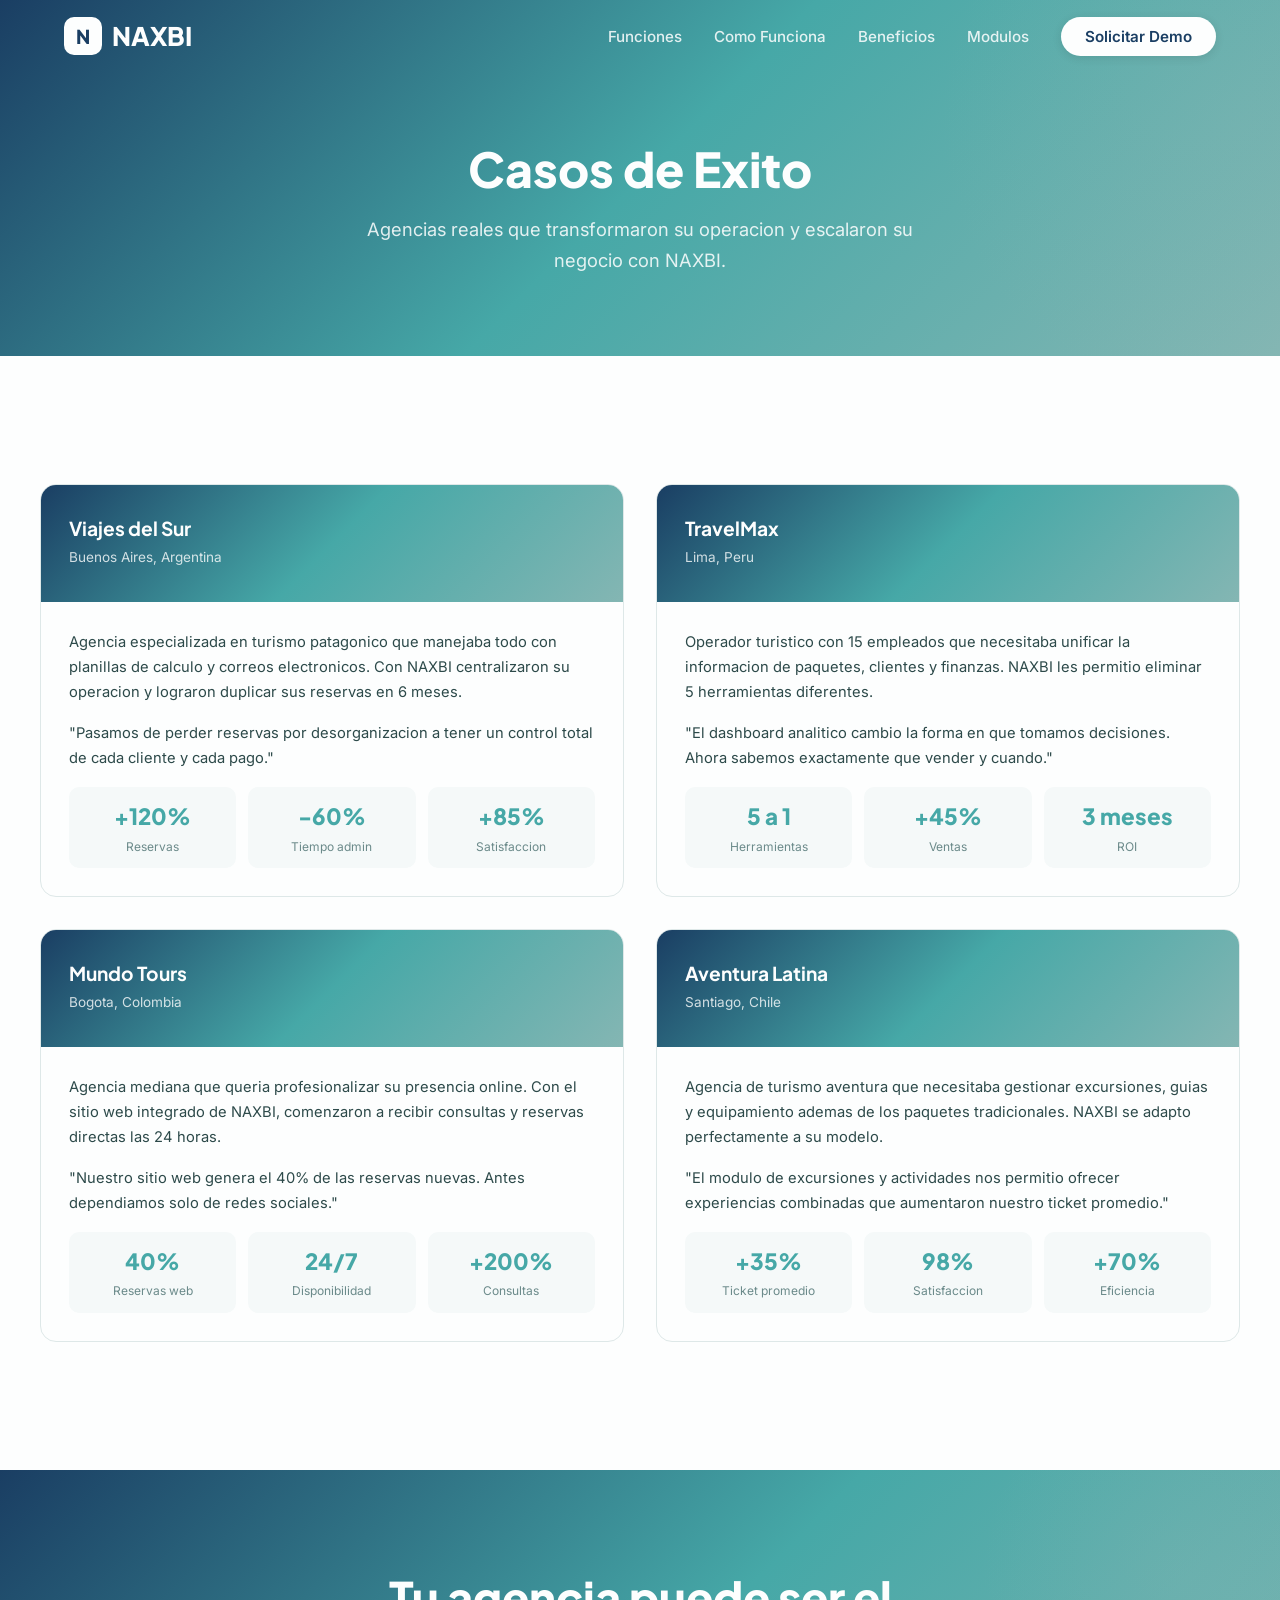
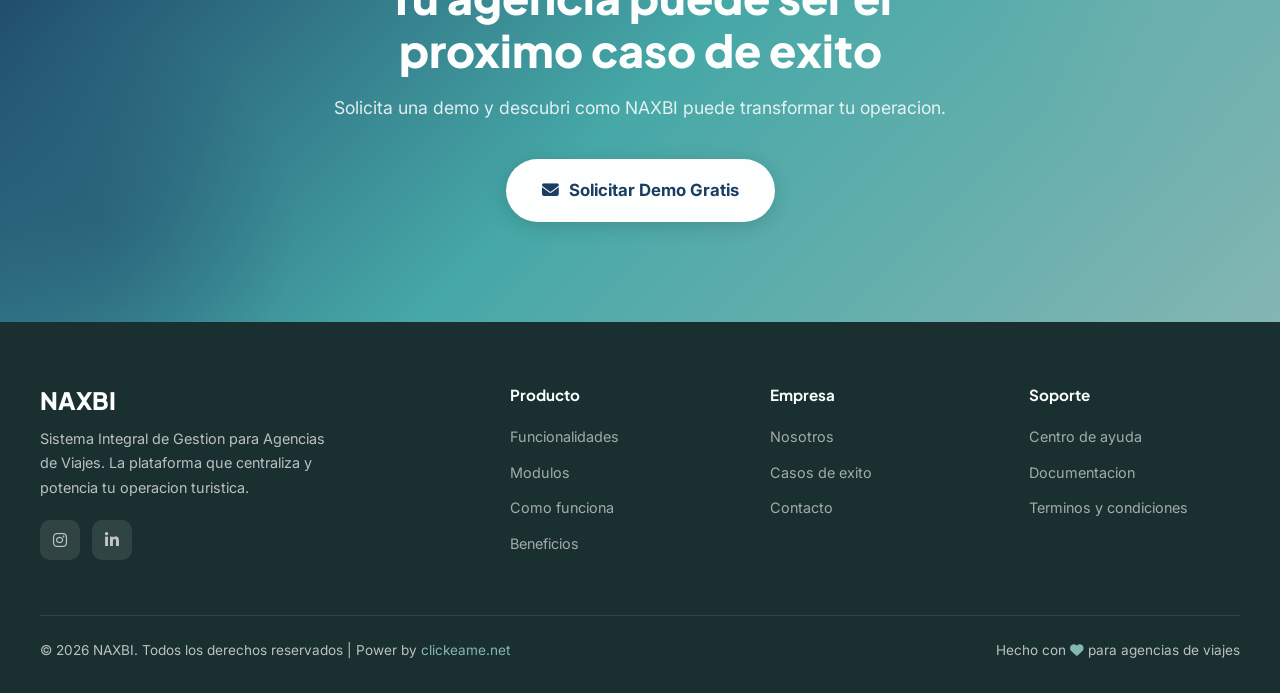
==== commit ed498825: "final del index" ====
--- a/casos-de-exito.html
+++ b/casos-de-exito.html
@@ -168,10 +168,8 @@
                     <h3>NAXBI</h3>
                     <p>Sistema Integral de Gestion para Agencias de Viajes. La plataforma que centraliza y potencia tu operacion turistica.</p>
                     <div class="footer-social">
-                        <a href="#" aria-label="Instagram"><i class="fab fa-instagram"></i></a>
-                        <a href="#" aria-label="Facebook"><i class="fab fa-facebook-f"></i></a>
-                        <a href="#" aria-label="LinkedIn"><i class="fab fa-linkedin-in"></i></a>
-                        <a href="#" aria-label="YouTube"><i class="fab fa-youtube"></i></a>
+                        <a href="https://www.instagram.com/naxbi.com.ar/" target="_blank" aria-label="Instagram"><i class="fab fa-instagram"></i></a>                 
+                        <a href="https://www.linkedin.com/company/naxbi-system/about/?viewAsMember=true" target="_blank" aria-label="LinkedIn"><i class="fab fa-linkedin-in"></i></a>                         
                     </div>
                 </div>
                 <div class="footer-col">
@@ -201,8 +199,17 @@
                 </div>
             </div>
             <div class="footer-bottom">
-                <span>&copy; 2026 NAXBI. Todos los derechos reservados.</span>
-                <span>Hecho con <i class="fas fa-heart" style="color: var(--primary-light);"></i> para agencias de viajes</span>
+                <span>
+                    &copy; 2026 NAXBI. Todos los derechos reservados | 
+                    Power by 
+                    <a href="https://clickeame.net" target="_blank" class="link-naxbi">clickeame.net</a>
+                </span>
+
+                <span>
+                    Hecho con 
+                    <i class="fas fa-heart" style="color: var(--primary-light);"></i> 
+                    para agencias de viajes
+                </span>
             </div>
         </div>
     </footer>
--- a/css/styles.css
+++ b/css/styles.css
@@ -1692,3 +1692,20 @@
     .page-hero { padding: 120px 16px 60px; }
     .page-content { padding: 48px 16px; }
 }
+/*mensaje del formulario*/
+#formMsg {
+  margin-top: 15px;
+  font-weight: 500;
+}
+
+.ok {
+  color: #46A8A7;
+}
+
+.error {
+  color: #ff4d4d;
+}
+.btn-submit:disabled {
+  opacity: 0.7;
+  cursor: not-allowed;
+}
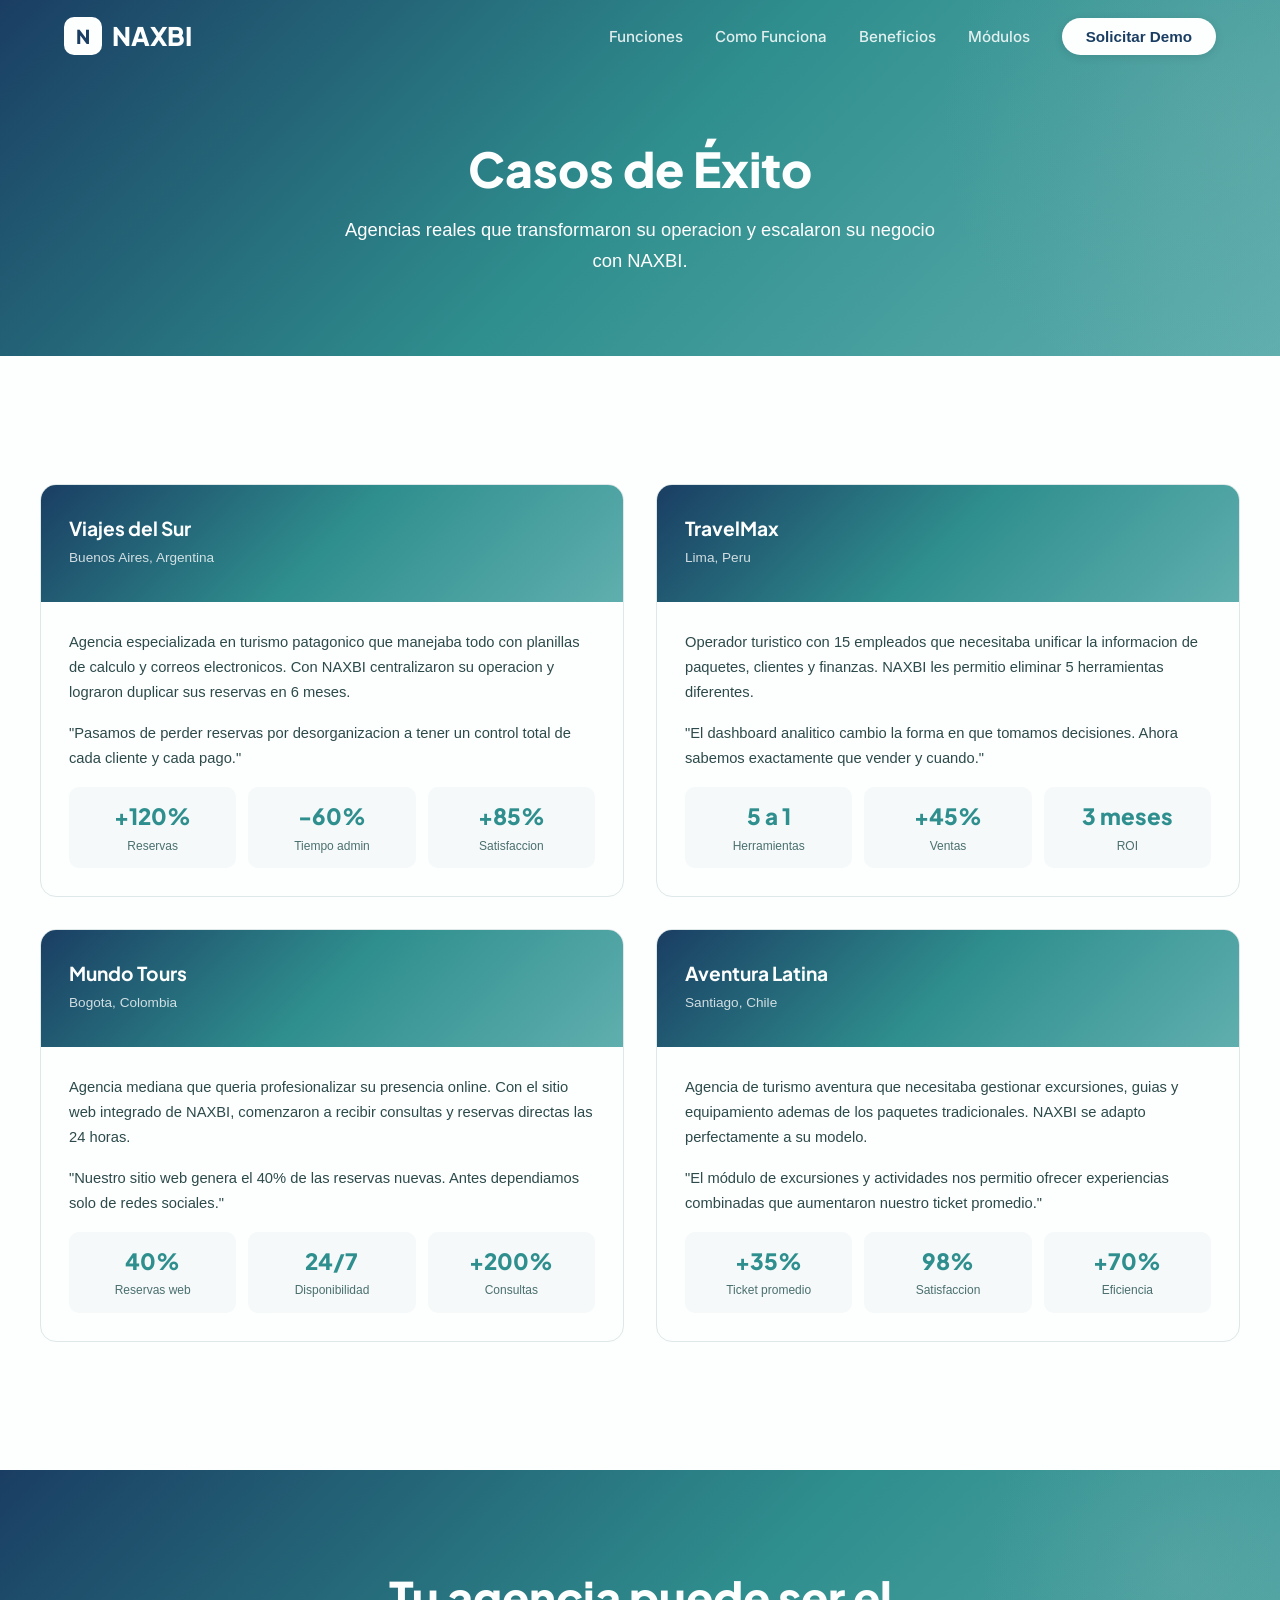
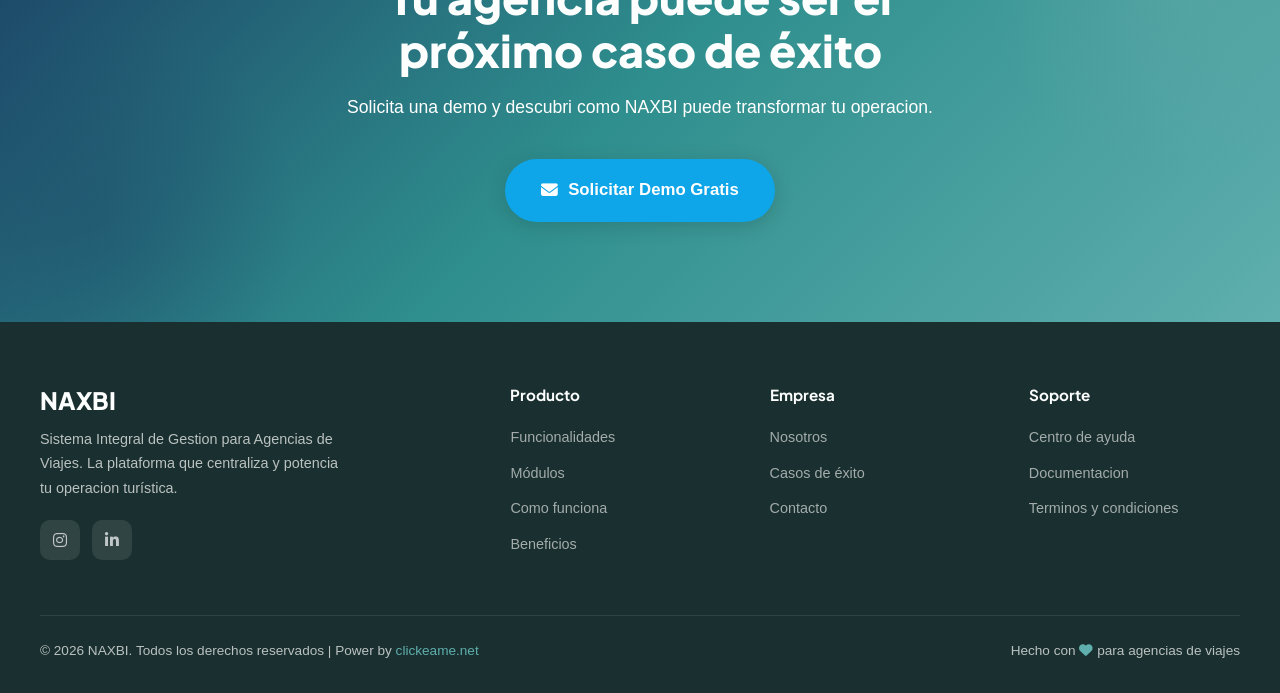
==== commit b4b5ec9f: "performance 99 y 86 mobile 1.0" ====
--- a/casos-de-exito.html
+++ b/casos-de-exito.html
@@ -3,7 +3,7 @@
 <head>
     <meta charset="UTF-8">
     <meta name="viewport" content="width=device-width, initial-scale=1.0">
-    <title>Casos de Exito - NAXBI</title>
+    <title>Casos de Éxito - NAXBI</title>
     <meta name="description" content="Descubre como agencias de viajes transformaron su operacion con NAXBI. Resultados reales de clientes reales.">
     <link rel="preconnect" href="https://fonts.googleapis.com">
     <link rel="preconnect" href="https://fonts.gstatic.com" crossorigin>
@@ -24,7 +24,7 @@
                 <li><a href="index.html#features">Funciones</a></li>
                 <li><a href="index.html#how">Como Funciona</a></li>
                 <li><a href="index.html#benefits">Beneficios</a></li>
-                <li><a href="index.html#modules">Modulos</a></li>
+                <li><a href="index.html#modules">Módulos</a></li>
                 <li><a href="contacto.html" class="nav-cta">Solicitar Demo</a></li>
             </ul>
             <button class="mobile-toggle" id="mobileToggle" aria-label="Menu">
@@ -35,7 +35,7 @@
 
     <!-- ========== PAGE HERO ========== -->
     <section class="page-hero">
-        <h1>Casos de Exito</h1>
+        <h1>Casos de Éxito</h1>
         <p>Agencias reales que transformaron su operacion y escalaron su negocio con NAXBI.</p>
     </section>
 
@@ -125,7 +125,7 @@
                     </div>
                     <div class="case-card-body">
                         <p>Agencia de turismo aventura que necesitaba gestionar excursiones, guias y equipamiento ademas de los paquetes tradicionales. NAXBI se adapto perfectamente a su modelo.</p>
-                        <p>"El modulo de excursiones y actividades nos permitio ofrecer experiencias combinadas que aumentaron nuestro ticket promedio."</p>
+                        <p>"El módulo de excursiones y actividades nos permitio ofrecer experiencias combinadas que aumentaron nuestro ticket promedio."</p>
                         <div class="case-stats">
                             <div class="case-stat">
                                 <div class="case-stat-value">+35%</div>
@@ -149,7 +149,7 @@
     <!-- ========== CTA ========== -->
     <section class="cta-section">
         <div class="cta-content reveal">
-            <h2>Tu agencia puede ser el proximo caso de exito</h2>
+            <h2>Tu agencia puede ser el próximo caso de éxito</h2>
             <p>Solicita una demo y descubri como NAXBI puede transformar tu operacion.</p>
             <div class="cta-buttons">
                 <a href="contacto.html" class="btn-cta-primary">
@@ -166,7 +166,7 @@
             <div class="footer-grid">
                 <div class="footer-brand">
                     <h3>NAXBI</h3>
-                    <p>Sistema Integral de Gestion para Agencias de Viajes. La plataforma que centraliza y potencia tu operacion turistica.</p>
+                    <p>Sistema Integral de Gestion para Agencias de Viajes. La plataforma que centraliza y potencia tu operacion turística.</p>
                     <div class="footer-social">
                         <a href="https://www.instagram.com/naxbi.com.ar/" target="_blank" aria-label="Instagram"><i class="fab fa-instagram"></i></a>                 
                         <a href="https://www.linkedin.com/company/naxbi-system/about/?viewAsMember=true" target="_blank" aria-label="LinkedIn"><i class="fab fa-linkedin-in"></i></a>                         
@@ -176,7 +176,7 @@
                     <h4>Producto</h4>
                     <ul>
                         <li><a href="index.html#features">Funcionalidades</a></li>
-                        <li><a href="index.html#modules">Modulos</a></li>
+                        <li><a href="index.html#modules">Módulos</a></li>
                         <li><a href="index.html#how">Como funciona</a></li>
                         <li><a href="index.html#benefits">Beneficios</a></li>
                     </ul>
@@ -185,7 +185,7 @@
                     <h4>Empresa</h4>
                     <ul>
                         <li><a href="nosotros.html">Nosotros</a></li>
-                        <li><a href="casos-de-exito.html">Casos de exito</a></li>
+                        <li><a href="casos-de-exito.html">Casos de éxito</a></li>
                         <li><a href="contacto.html">Contacto</a></li>
                     </ul>
                 </div>
--- a/css/styles.css
+++ b/css/styles.css
@@ -1,15 +1,15 @@
 /* ============ VARIABLES ============ */
 :root {
-    --primary: #46A8A7;
+    --primary: #2F8F8E;
     --primary-dark: #1A3E63;
-    --primary-light: #84B6B3;
+    --primary-light: #5FAFAE;
     --primary-lighter: #BFE3E3;
     --white: #FDFEFE;
     --off-white: #F5F9F9;
     --gray-50: #EFF4F4;
     --gray-100: #DEE8E8;
     --gray-200: #C2D4D4;
-    --gray-500: #6B8A8A;
+    --gray-500: #4B6F6F;
     --gray-700: #2D4A4A;
     --gray-900: #1A2F2F;
     --gradient-main: linear-gradient(135deg, var(--primary-dark), var(--primary), var(--primary-light));
@@ -38,6 +38,14 @@
     line-height: 1.6;
     overflow-x: hidden;
 }
+a {
+  text-decoration: underline;
+  text-underline-offset: 3px;
+}
+
+a:hover {
+  text-decoration: none;
+}
 
 h1, h2, h3, h4, h5, h6 {
     font-family: 'Plus Jakarta Sans', 'Inter', sans-serif;
@@ -53,6 +61,8 @@
     z-index: 1000;
     padding: 16px 0;
     transition: all 0.4s cubic-bezier(0.4, 0, 0.2, 1);
+    color: var(--gray-900);
+
 }
 
 .navbar.scrolled {
@@ -109,6 +119,8 @@
     align-items: center;
     gap: 32px;
     list-style: none;
+    color: var(--gray-900);
+
 }
 
 .nav-links a {
@@ -258,7 +270,7 @@
 
 .hero-description {
     font-size: 1.15rem;
-    color: rgba(255,255,255,0.85);
+    color: #ffffff;
     margin-bottom: 36px;
     max-width: 520px;
     line-height: 1.7;
@@ -915,7 +927,7 @@
 
 .cta-section p {
     font-size: 1.1rem;
-    color: rgba(255,255,255,0.85);
+    color: #ffffff;
     margin-bottom: 36px;
     line-height: 1.7;
 }
@@ -932,8 +944,8 @@
     align-items: center;
     gap: 10px;
     padding: 18px 36px;
-    background: var(--white);
-    color: var(--primary-dark);
+    background: var(--primary-dark);
+    color: #ffffff;
     border-radius: 50px;
     font-weight: 700;
     font-size: 1.05rem;
@@ -1118,7 +1130,7 @@
 
 .page-hero p {
     font-size: 1.15rem;
-    color: rgba(255,255,255,0.85);
+    color: #ffffff;
     max-width: 600px;
     margin: 0 auto;
     line-height: 1.7;
@@ -1709,3 +1721,67 @@
   opacity: 0.7;
   cursor: not-allowed;
 }
+a {
+  text-decoration: underline;
+}
+
+a:hover {
+  text-decoration: none;
+}
+.btn-cta-primary {
+  background: #0ea5e9;
+  color: #ffffff;
+}
+.sr-only {
+  position: absolute;
+  width: 1px;
+  height: 1px;
+  padding: 0;
+  margin: -1px;
+  overflow: hidden;
+  clip: rect(0, 0, 0, 0);
+  white-space: nowrap;
+  border: 0;
+}
+
+@font-face {
+  font-family: 'Inter';
+  src: url('/fonts/inter-regular.woff2') format('woff2');
+  font-weight: 400;
+  font-display: swap;
+}
+
+@font-face {
+  font-family: 'Inter';
+  src: url('/fonts/inter-600.woff2') format('woff2');
+  font-weight: 600;
+  font-display: swap;
+}
+
+@font-face {
+  font-family: 'Inter';
+  src: url('/fonts/inter-700.woff2') format('woff2');
+  font-weight: 700;
+  font-display: swap;
+}
+
+@font-face {
+  font-family: 'Inter';
+  src: url('/fonts/plus-jakarta-sans-cyrillic-ext-600-normal.woff') format('woff2');
+  font-weight: 600;
+  font-display: swap;
+}
+
+@font-face {
+  font-family: 'Inter';
+  src: url('/fonts/plus-jakarta-sans-cyrillic-ext-700-normal.woff') format('woff2');
+  font-weight: 700;
+  font-display: swap;
+
+.hero {
+  min-height: 100vh;
+  display: flex;
+  align-items: center;
+}
+
+}
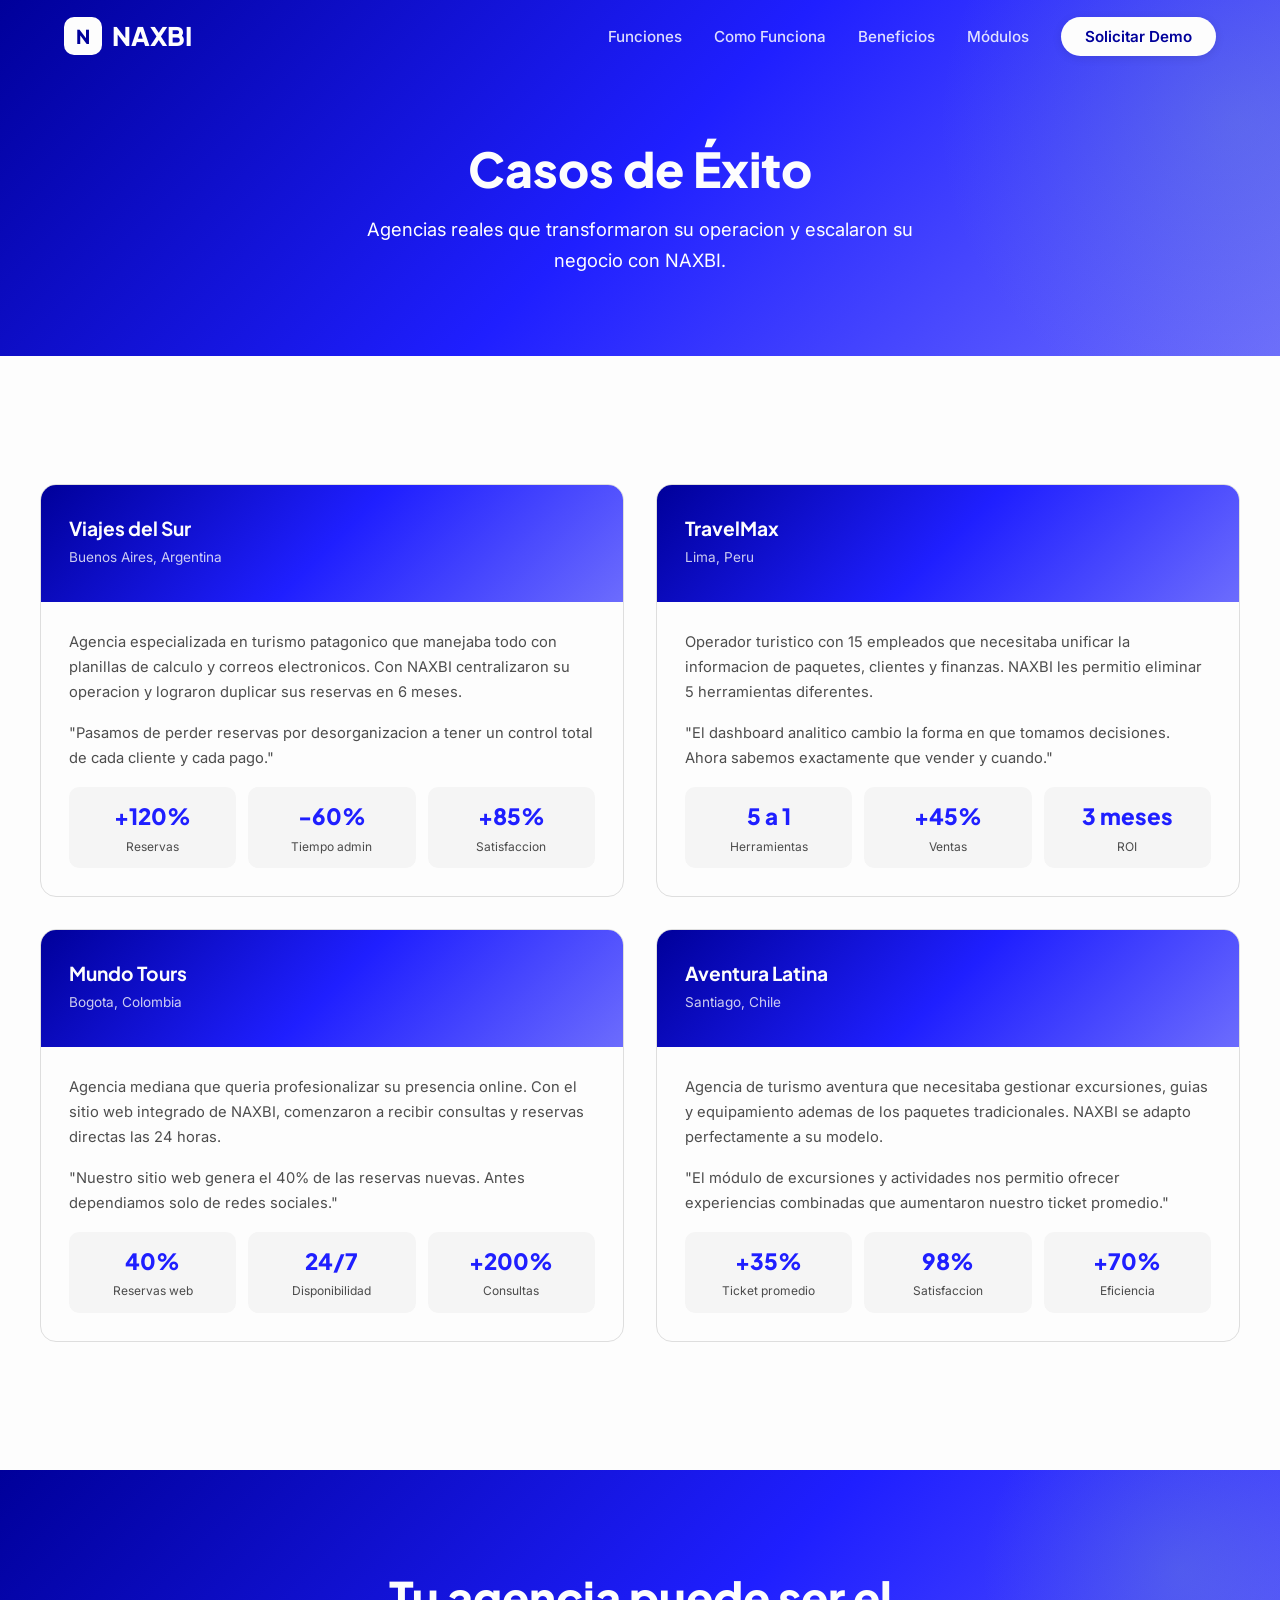
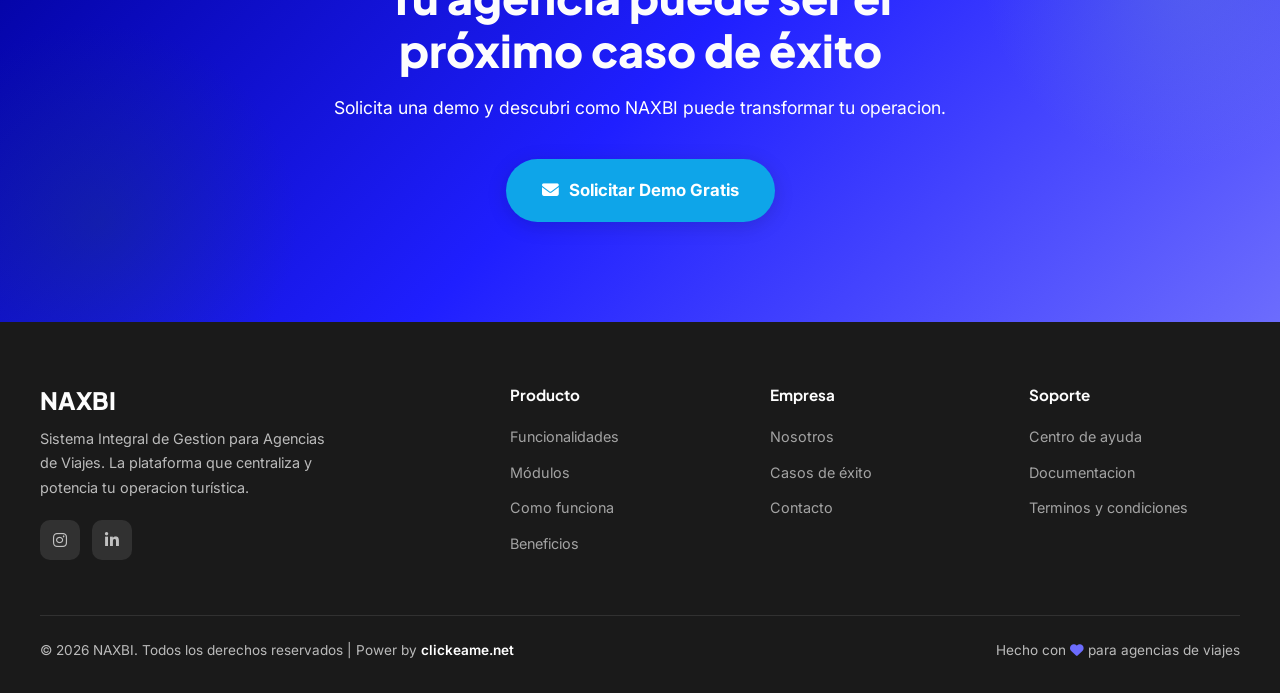
==== commit 1c0d5719: "cambio de colores 2.1" ====
--- a/casos-de-exito.html
+++ b/casos-de-exito.html
@@ -10,6 +10,15 @@
     <link href="https://fonts.googleapis.com/css2?family=Inter:wght@300;400;500;600;700;800;900&family=Plus+Jakarta+Sans:wght@400;500;600;700;800&display=swap" rel="stylesheet">
     <link rel="stylesheet" href="https://cdnjs.cloudflare.com/ajax/libs/font-awesome/6.5.1/css/all.min.css">
     <link rel="stylesheet" href="css/styles.css">
+    <!-- Favicon estándar -->
+    <link rel="icon" type="image/png" sizes="32x32" href="/favicon-32x32.png">
+    <link rel="icon" type="image/png" sizes="16x16" href="/favicon-16x16.png">
+    <!-- Para Apple -->
+    <link rel="apple-touch-icon" sizes="180x180" href="/apple-touch-icon.png">
+    <!-- Android / Chrome -->
+    <link rel="manifest" href="/site.webmanifest">
+    <!-- Color de la barra en mobile -->
+    <meta name="theme-color" content="#0f172a">    
 </head>
 <body>
 
--- a/css/styles.css
+++ b/css/styles.css
@@ -1,17 +1,18 @@
 /* ============ VARIABLES ============ */
 :root {
-    --primary: #2F8F8E;
-    --primary-dark: #1A3E63;
-    --primary-light: #5FAFAE;
-    --primary-lighter: #BFE3E3;
-    --white: #FDFEFE;
-    --off-white: #F5F9F9;
-    --gray-50: #EFF4F4;
-    --gray-100: #DEE8E8;
-    --gray-200: #C2D4D4;
-    --gray-500: #4B6F6F;
-    --gray-700: #2D4A4A;
-    --gray-900: #1A2F2F;
+    
+    --primary: #1f1fff;
+    --primary-dark: #00009a;
+    --primary-light: #6c6cfd;
+    --primary-lighter: #e6e6f7;
+    --white: #FDFDFD;
+    --off-white: #F5F5F5;
+    --gray-50:  #efefef;
+    --gray-100: #dedede;
+    --gray-200: #c2c2c2;
+    --gray-500: #4b4b4b;
+    --gray-700: #4D4D4D;
+    --gray-900: #1A1A1A;    
     --gradient-main: linear-gradient(135deg, var(--primary-dark), var(--primary), var(--primary-light));
     --gradient-soft: linear-gradient(135deg, var(--primary-dark), var(--primary));
     --gradient-accent: linear-gradient(135deg, var(--primary), var(--primary-light));
@@ -39,7 +40,7 @@
     overflow-x: hidden;
 }
 a {
-  text-decoration: underline;
+  text-decoration: none;
   text-underline-offset: 3px;
 }
 
@@ -191,6 +192,13 @@
     position: relative;
     overflow: hidden;
     padding: 120px 24px 80px;
+}
+.hero a {
+  text-decoration: none;
+}
+
+.hero a:hover {
+  text-decoration: none;
 }
 
 .hero::before {
@@ -1073,9 +1081,44 @@
 }
 
 .footer-bottom a {
+    color: #ffffff;
+    font-weight: 600;
+    text-decoration: none;
+    text-underline-offset: 3px;
+}
+.footer-bottom a:hover,
+.footer-bottom a:focus-visible {
     color: var(--primary-light);
     text-decoration: none;
 }
+.footer-bottom a:focus-visible {
+    outline: 3px solid var(--primary-light);
+    outline-offset: 3px;
+    border-radius: 4px;
+}
+.footer a {
+  text-decoration: none;
+}
+
+.footer a:hover {
+  text-decoration: none;
+}
+.footer-bottom .link-naxbi {
+  color: #ffffff;
+  text-decoration: none;
+  font-weight: 600;
+}
+
+.footer-bottom .link-naxbi:hover,
+.footer-bottom .link-naxbi:focus-visible {
+  color: var(--primary-light);
+  text-decoration: none;
+}
+.link-naxbi span {
+  text-decoration: inherit;
+}
+
+
 
 /* ============ ANIMATIONS ============ */
 @keyframes fadeInUp {
@@ -1704,6 +1747,15 @@
     .page-hero { padding: 120px 16px 60px; }
     .page-content { padding: 48px 16px; }
 }
+
+@media (max-width:768px){
+  .hero::before,
+  .hero::after,
+  .hero-visual {
+    display:none;
+  }
+}
+
 /*mensaje del formulario*/
 #formMsg {
   margin-top: 15px;
@@ -1744,40 +1796,6 @@
   border: 0;
 }
 
-@font-face {
-  font-family: 'Inter';
-  src: url('/fonts/inter-regular.woff2') format('woff2');
-  font-weight: 400;
-  font-display: swap;
-}
-
-@font-face {
-  font-family: 'Inter';
-  src: url('/fonts/inter-600.woff2') format('woff2');
-  font-weight: 600;
-  font-display: swap;
-}
-
-@font-face {
-  font-family: 'Inter';
-  src: url('/fonts/inter-700.woff2') format('woff2');
-  font-weight: 700;
-  font-display: swap;
-}
-
-@font-face {
-  font-family: 'Inter';
-  src: url('/fonts/plus-jakarta-sans-cyrillic-ext-600-normal.woff') format('woff2');
-  font-weight: 600;
-  font-display: swap;
-}
-
-@font-face {
-  font-family: 'Inter';
-  src: url('/fonts/plus-jakarta-sans-cyrillic-ext-700-normal.woff') format('woff2');
-  font-weight: 700;
-  font-display: swap;
-
 .hero {
   min-height: 100vh;
   display: flex;
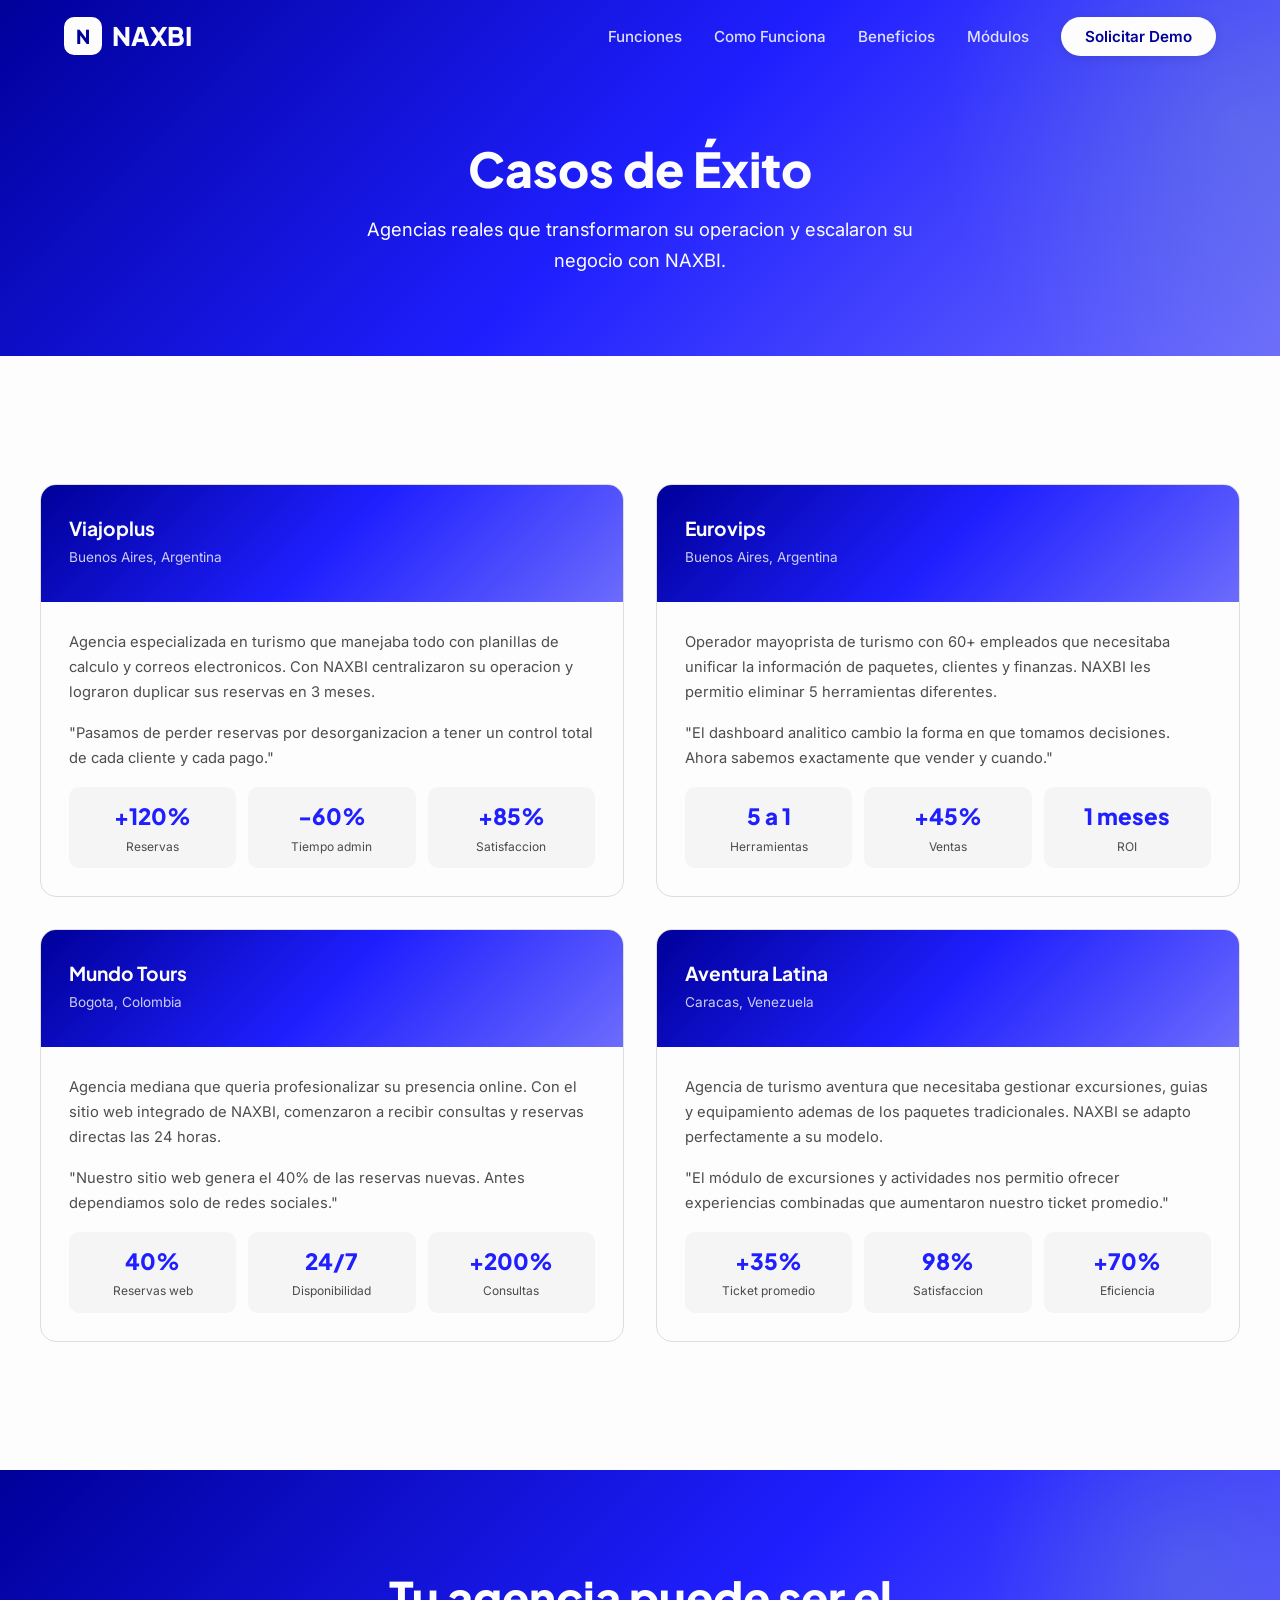
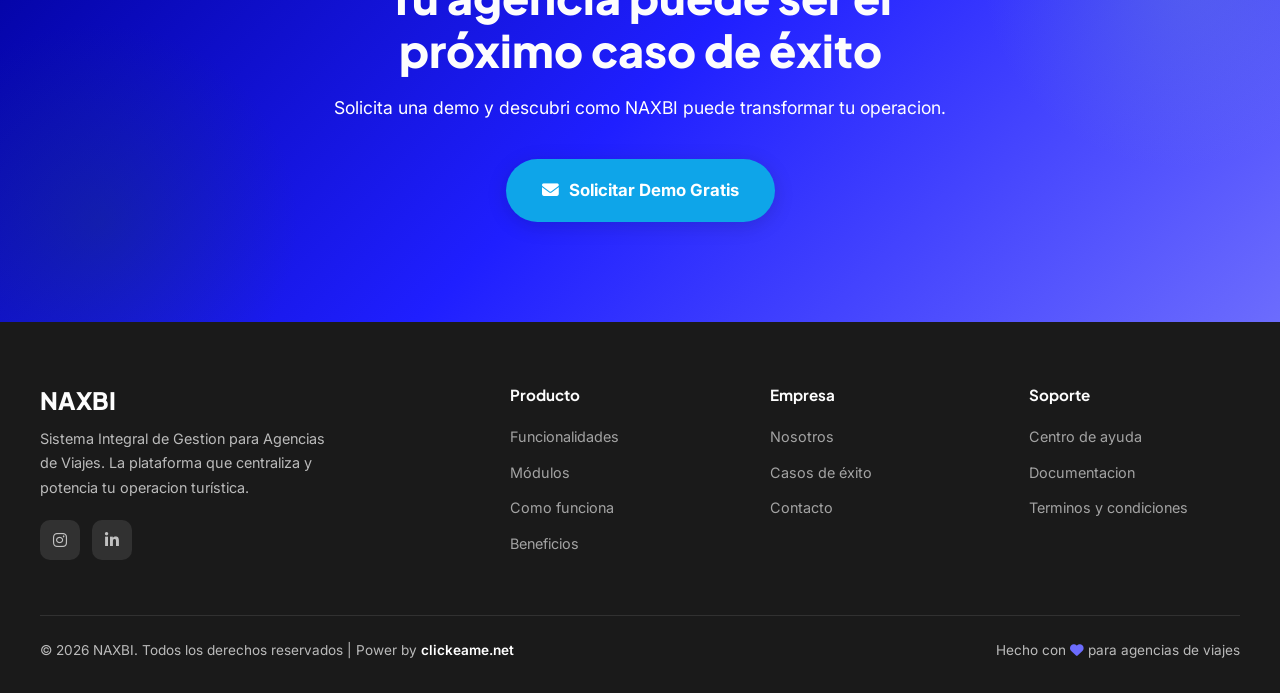
==== commit 96262728: "testimonios" ====
--- a/casos-de-exito.html
+++ b/casos-de-exito.html
@@ -54,11 +54,11 @@
             <div class="cases-grid reveal">
                 <div class="case-card">
                     <div class="case-card-header">
-                        <h3>Viajes del Sur</h3>
+                        <h3>Viajoplus</h3>
                         <span>Buenos Aires, Argentina</span>
                     </div>
                     <div class="case-card-body">
-                        <p>Agencia especializada en turismo patagonico que manejaba todo con planillas de calculo y correos electronicos. Con NAXBI centralizaron su operacion y lograron duplicar sus reservas en 6 meses.</p>
+                        <p>Agencia especializada en turismo que manejaba todo con planillas de calculo y correos electronicos. Con NAXBI centralizaron su operacion y lograron duplicar sus reservas en 3 meses.</p>
                         <p>"Pasamos de perder reservas por desorganizacion a tener un control total de cada cliente y cada pago."</p>
                         <div class="case-stats">
                             <div class="case-stat">
@@ -79,11 +79,11 @@
 
                 <div class="case-card">
                     <div class="case-card-header">
-                        <h3>TravelMax</h3>
-                        <span>Lima, Peru</span>
-                    </div>
-                    <div class="case-card-body">
-                        <p>Operador turistico con 15 empleados que necesitaba unificar la informacion de paquetes, clientes y finanzas. NAXBI les permitio eliminar 5 herramientas diferentes.</p>
+                        <h3>Eurovips</h3>
+                        <span>Buenos Aires, Argentina</span>
+                    </div>
+                    <div class="case-card-body">
+                        <p>Operador mayoprista de turismo con 60+ empleados que necesitaba unificar la información de paquetes, clientes y finanzas. NAXBI les permitio eliminar 5 herramientas diferentes.</p>
                         <p>"El dashboard analitico cambio la forma en que tomamos decisiones. Ahora sabemos exactamente que vender y cuando."</p>
                         <div class="case-stats">
                             <div class="case-stat">
@@ -95,7 +95,7 @@
                                 <div class="case-stat-label">Ventas</div>
                             </div>
                             <div class="case-stat">
-                                <div class="case-stat-value">3 meses</div>
+                                <div class="case-stat-value">1 meses</div>
                                 <div class="case-stat-label">ROI</div>
                             </div>
                         </div>
@@ -130,7 +130,7 @@
                 <div class="case-card">
                     <div class="case-card-header">
                         <h3>Aventura Latina</h3>
-                        <span>Santiago, Chile</span>
+                        <span>Caracas, Venezuela</span>
                     </div>
                     <div class="case-card-body">
                         <p>Agencia de turismo aventura que necesitaba gestionar excursiones, guias y equipamiento ademas de los paquetes tradicionales. NAXBI se adapto perfectamente a su modelo.</p>
